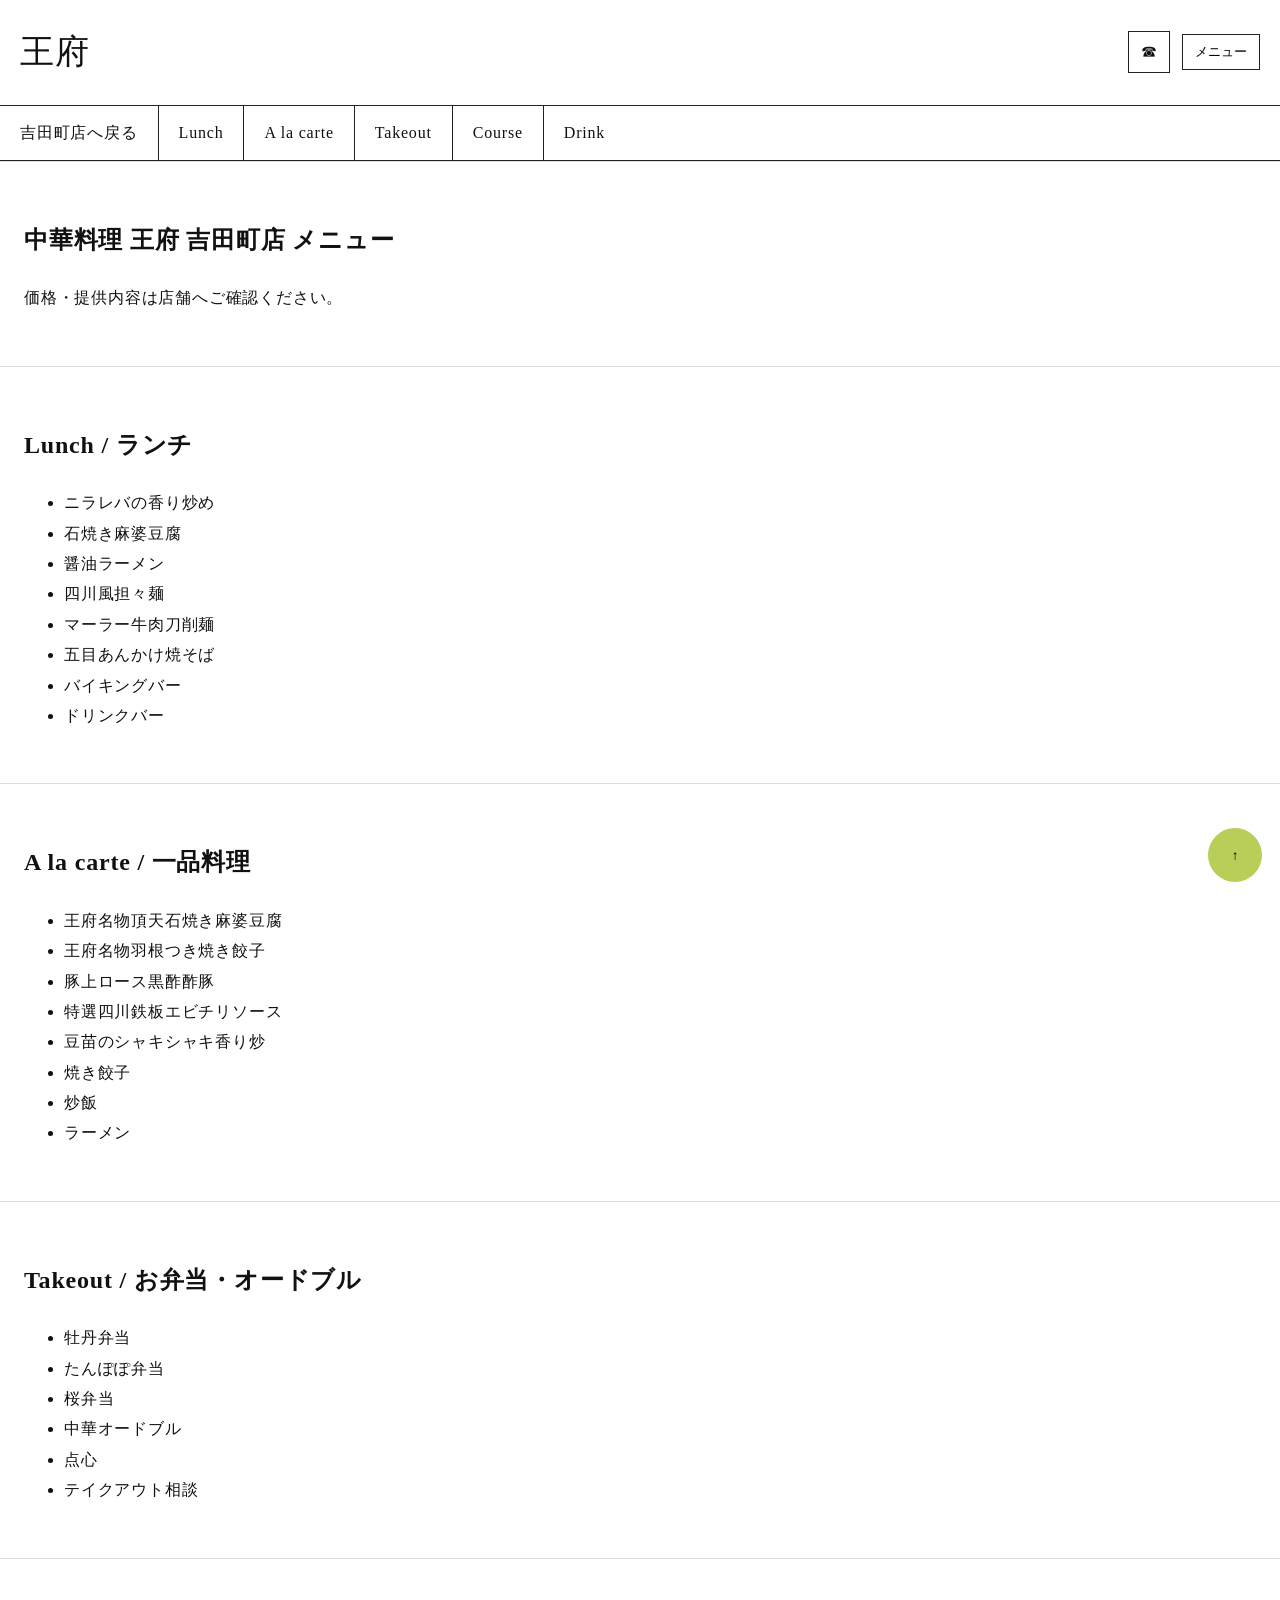
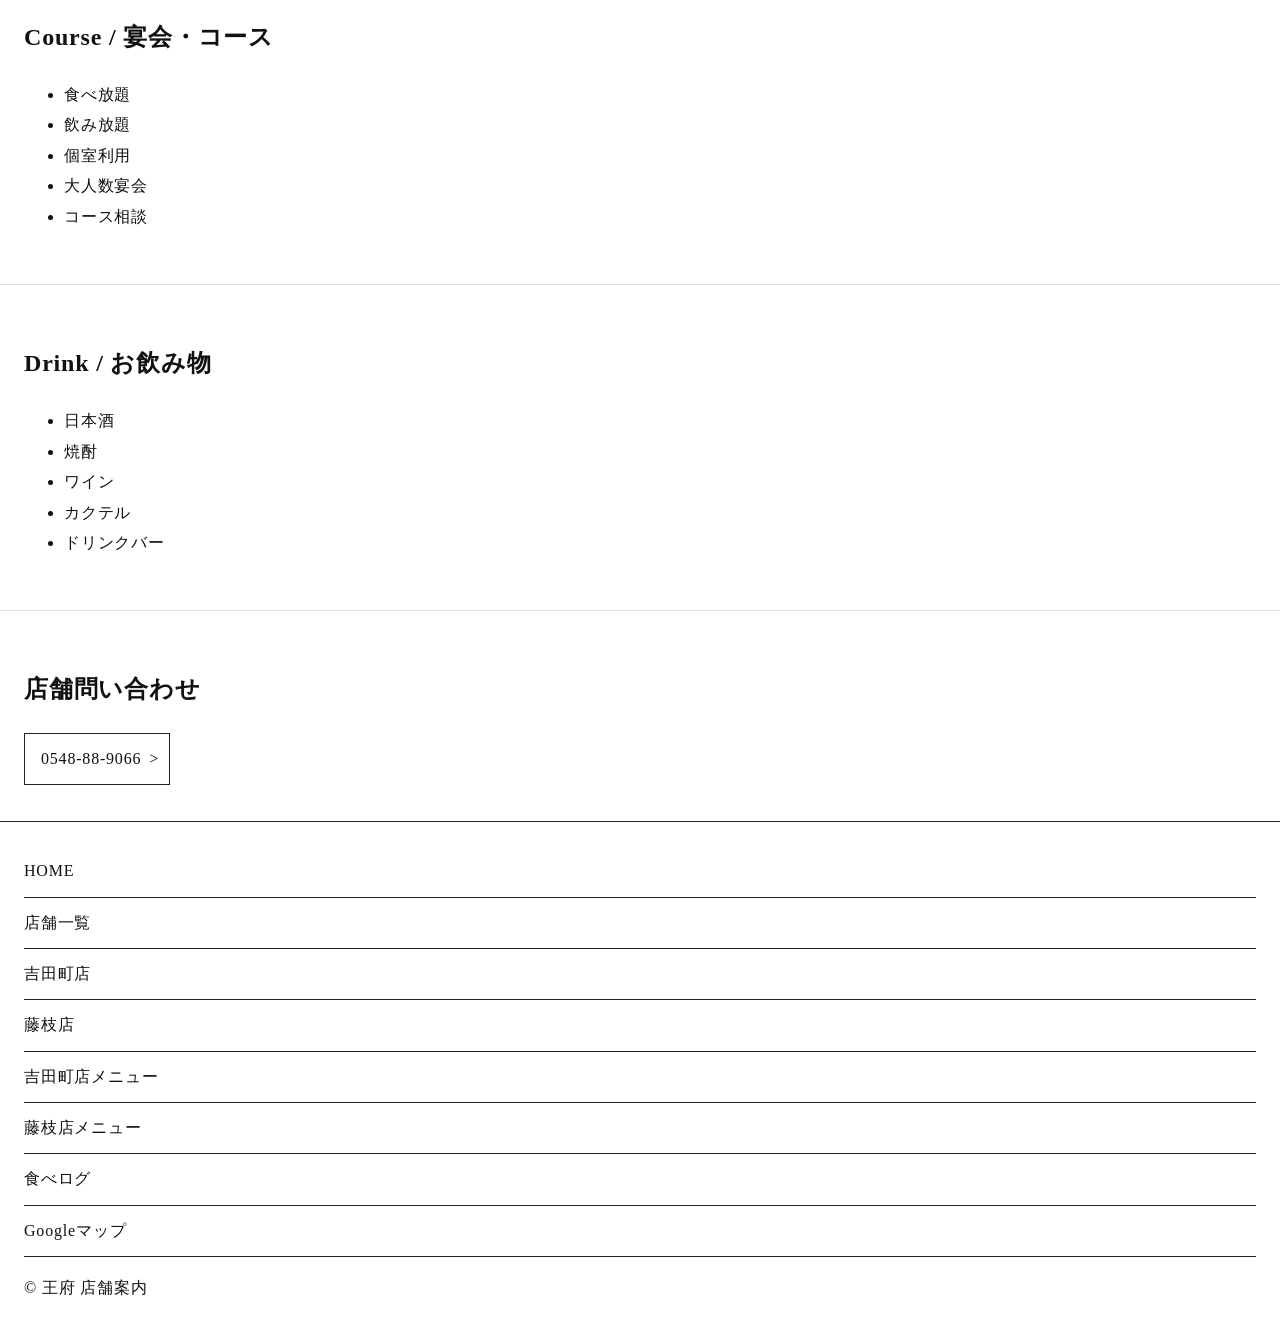
==== menus-yoshida.html @ 281904df "Redesign site into per-store guide pages" ====
<!doctype html><html lang="ja"><head><meta charset="UTF-8"/><meta name="viewport" content="width=device-width, initial-scale=1"/><title>メニュー｜中華料理 王府 吉田町店</title><meta name="description" content="中華料理 王府 吉田町店のメニュー案内。ランチ、一品料理、お弁当・オードブル、宴会・コース、お飲み物など。"/><link rel="stylesheet" href="styles.css"/></head><body><header class="site-header"><a class="brand" href="index.html">王府</a><div class="header-actions"><a class="icon-phone" href="tel:0548889066">☎</a><button id="menu-toggle" class="menu-toggle" aria-controls="global-nav" aria-expanded="false">メニュー</button></div></header><nav id="global-nav" class="global-nav"><a href="stores-yoshida.html">吉田町店へ戻る</a><a href="#lunch">Lunch</a><a href="#alacarte">A la carte</a><a href="#takeout">Takeout</a><a href="#course">Course</a><a href="#drink">Drink</a></nav><main><section class="section"><h1>中華料理 王府 吉田町店 メニュー</h1><p>価格・提供内容は店舗へご確認ください。</p></section><section class="section" id="lunch"><h2>Lunch / ランチ</h2><ul><li>ニラレバの香り炒め</li><li>石焼き麻婆豆腐</li><li>醤油ラーメン</li><li>四川風担々麺</li><li>マーラー牛肉刀削麺</li><li>五目あんかけ焼そば</li><li>バイキングバー</li><li>ドリンクバー</li></ul></section><section class="section" id="alacarte"><h2>A la carte / 一品料理</h2><ul><li>王府名物頂天石焼き麻婆豆腐</li><li>王府名物羽根つき焼き餃子</li><li>豚上ロース黒酢酢豚</li><li>特選四川鉄板エビチリソース</li><li>豆苗のシャキシャキ香り炒</li><li>焼き餃子</li><li>炒飯</li><li>ラーメン</li></ul></section><section class="section" id="takeout"><h2>Takeout / お弁当・オードブル</h2><ul><li>牡丹弁当</li><li>たんぽぽ弁当</li><li>桜弁当</li><li>中華オードブル</li><li>点心</li><li>テイクアウト相談</li></ul></section><section class="section" id="course"><h2>Course / 宴会・コース</h2><ul><li>食べ放題</li><li>飲み放題</li><li>個室利用</li><li>大人数宴会</li><li>コース相談</li></ul></section><section class="section" id="drink"><h2>Drink / お飲み物</h2><ul><li>日本酒</li><li>焼酎</li><li>ワイン</li><li>カクテル</li><li>ドリンクバー</li></ul></section><section class="section"><h2>店舗問い合わせ</h2><a class="btn" href="tel:0548889066">0548-88-9066</a></section></main><footer class="site-footer"><div class="footer-links"><a href="index.html">HOME</a><a href="index.html#stores">店舗一覧</a><a href="stores-yoshida.html">吉田町店</a><a href="stores-fujieda.html">藤枝店</a><a href="menus-yoshida.html">吉田町店メニュー</a><a href="menus-fujieda.html">藤枝店メニュー</a><a href="https://tabelog.com/shizuoka/A2203/A220302/22033511/" target="_blank">食べログ</a><a href="https://maps.google.com" target="_blank">Googleマップ</a></div><p>© 王府 店舗案内</p></footer><button id="back-to-top" class="back-to-top" type="button">↑</button><script src="script.js" defer></script></body></html>
---- styles.css ----
:root{--black:#111;--white:#fff;--line:#222;--green:#b7cf58}
*{box-sizing:border-box}html,body{margin:0;padding:0}body{font-family:"Yu Mincho","Hiragino Mincho ProN",serif;color:var(--black);background:var(--white);line-height:1.9;letter-spacing:.05em}a{color:inherit;text-decoration:none}
.site-header{display:flex;justify-content:space-between;align-items:center;padding:20px;border-bottom:1px solid var(--line)}.brand{font-size:34px}.header-actions{display:flex;gap:12px;align-items:center}.icon-phone{border:1px solid var(--line);width:42px;height:42px;display:flex;align-items:center;justify-content:center}.menu-toggle{border:1px solid var(--line);background:#fff;padding:8px 12px}
.global-nav{display:none;border-bottom:1px solid var(--line)}.global-nav.is-open{display:block}.global-nav a{display:block;padding:12px 20px;border-top:1px solid var(--line)}
.hero{padding:24px}.photo-tile{height:42vh;min-height:250px;border:1px solid var(--line);background:linear-gradient(145deg,#f8f8f8,#e8e8e8)}.hero-copy h1{font-size:32px;font-weight:500}.eyebrow{font-size:16px}.button-row{display:flex;gap:12px;flex-wrap:wrap}.btn{display:inline-block;border:1px solid var(--line);padding:10px 16px;position:relative;padding-right:28px}.btn::after{content:">";position:absolute;right:10px}
.section{padding:36px 24px;border-top:1px solid #ddd}.card-grid{display:grid;gap:16px}.store-card{border:1px solid var(--line);padding:18px}.menu-grid{display:grid;gap:16px}.menu-tile{background:#111;color:#fff;padding:22px;border:1px solid #111}.text-link{text-decoration:underline;text-underline-offset:3px}.note{font-size:13px}
.site-footer{padding:24px;border-top:1px solid var(--line)}.footer-links{display:grid}.footer-links a{border-bottom:1px solid var(--line);padding:10px 0}
.back-to-top{position:fixed;right:18px;bottom:18px;width:54px;height:54px;border:none;border-radius:50%;background:var(--green)}
@media(min-width:900px){.global-nav{display:flex !important}.global-nav a{border-top:none;border-right:1px solid var(--line)}.global-nav a:last-child{border-right:none}.card-grid{grid-template-columns:1fr 1fr}.menu-grid{grid-template-columns:1fr 1fr}}
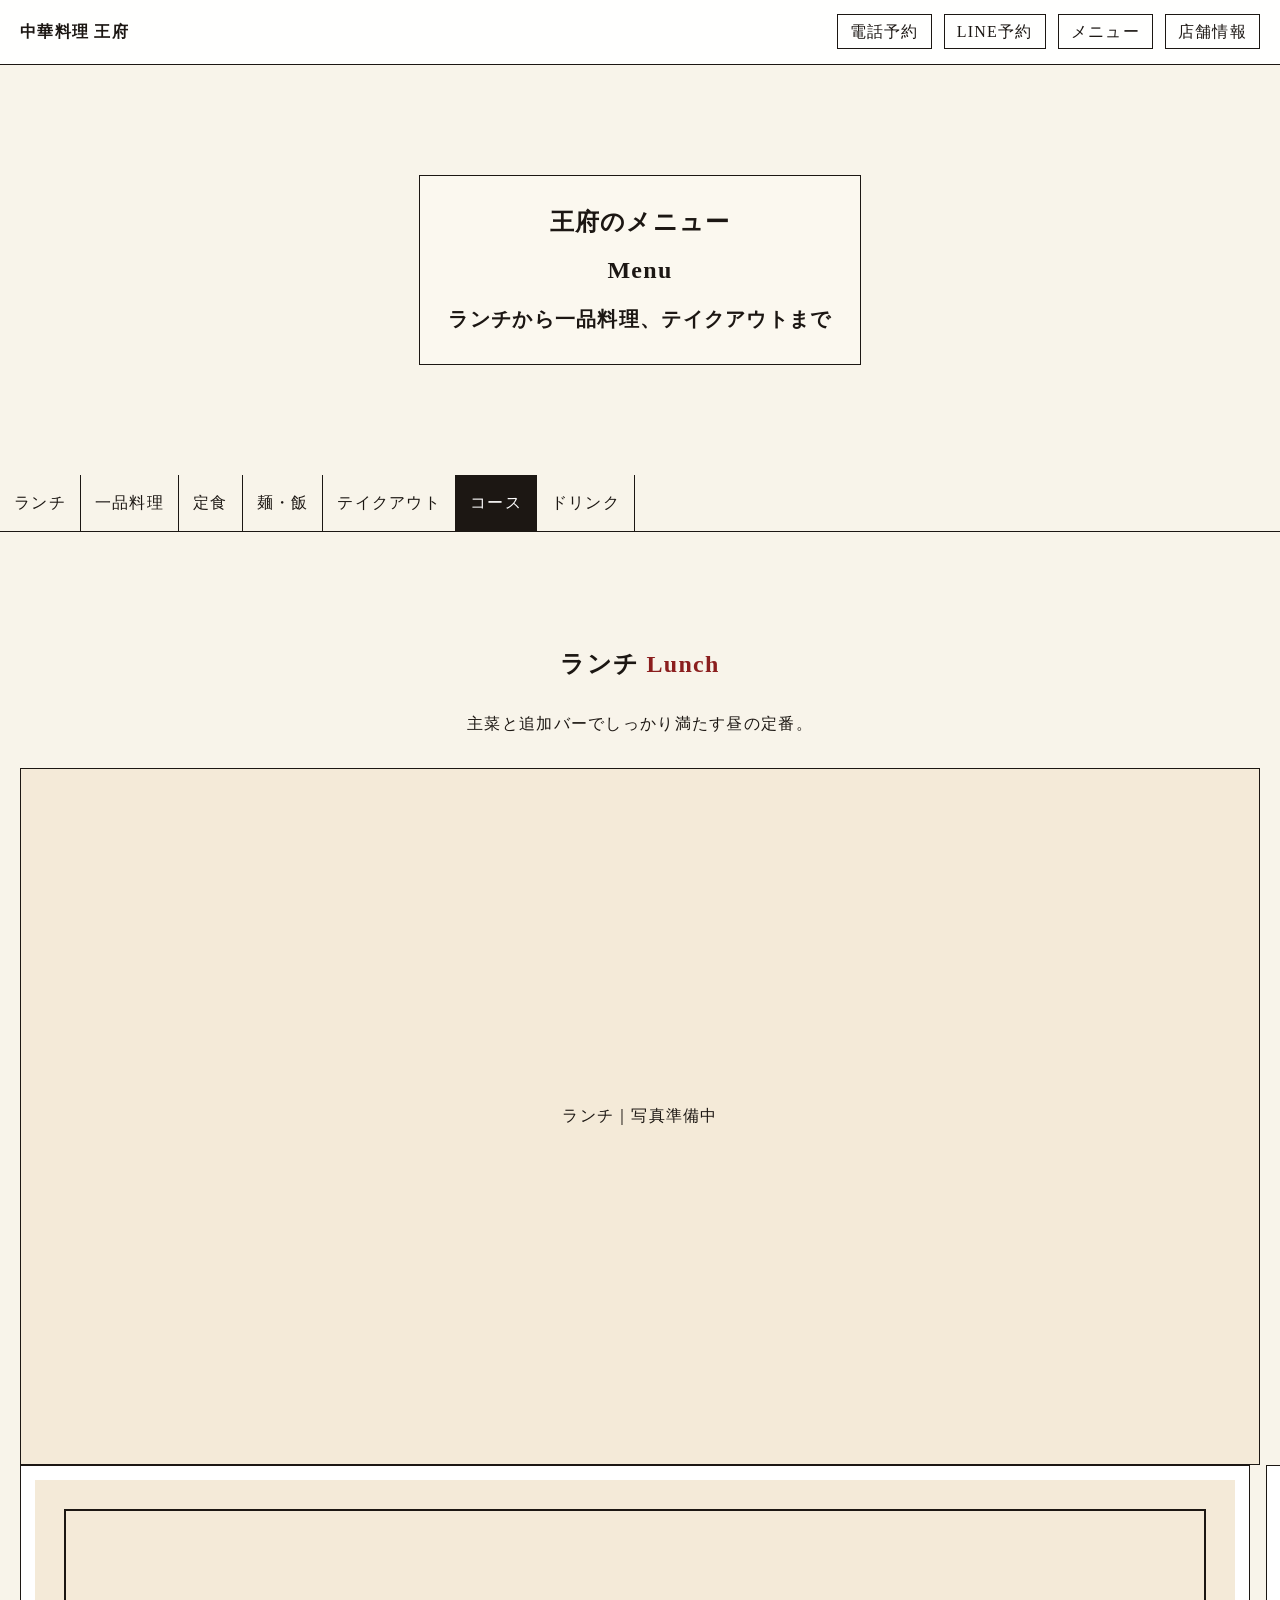
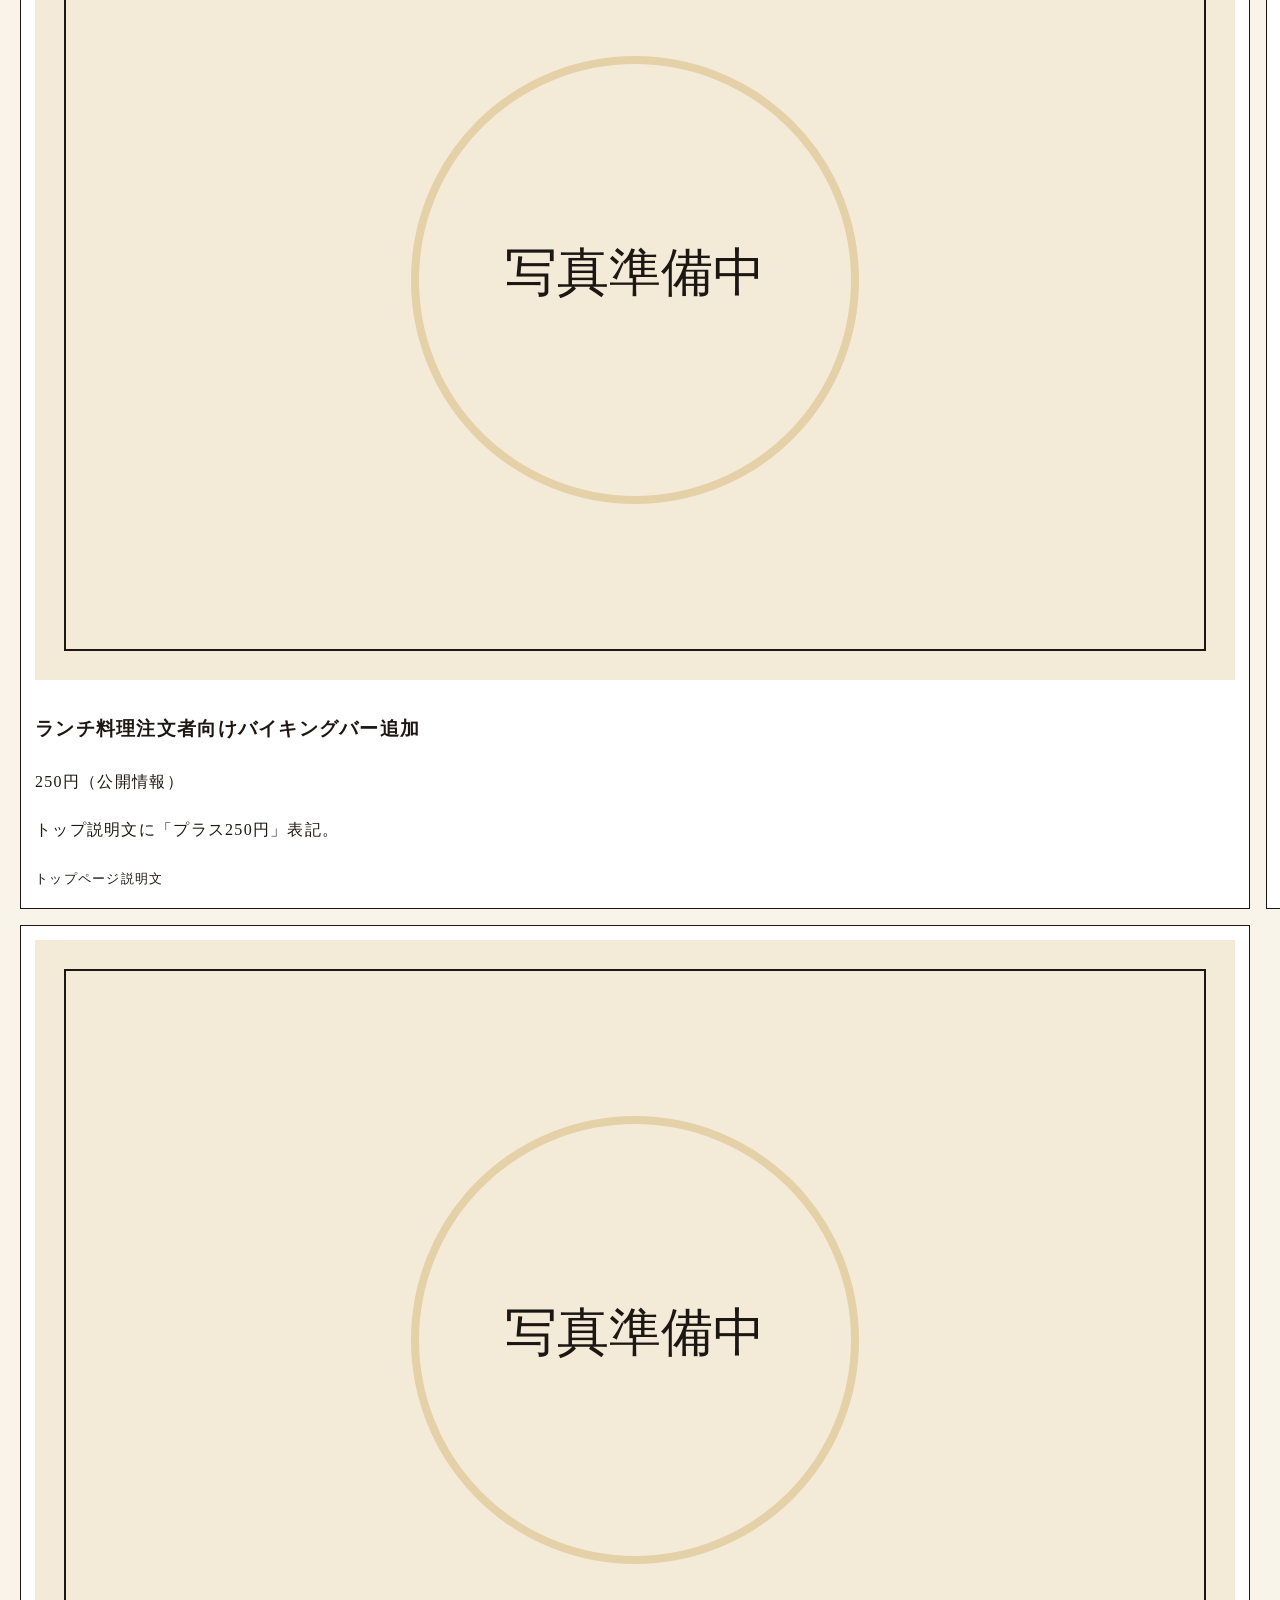
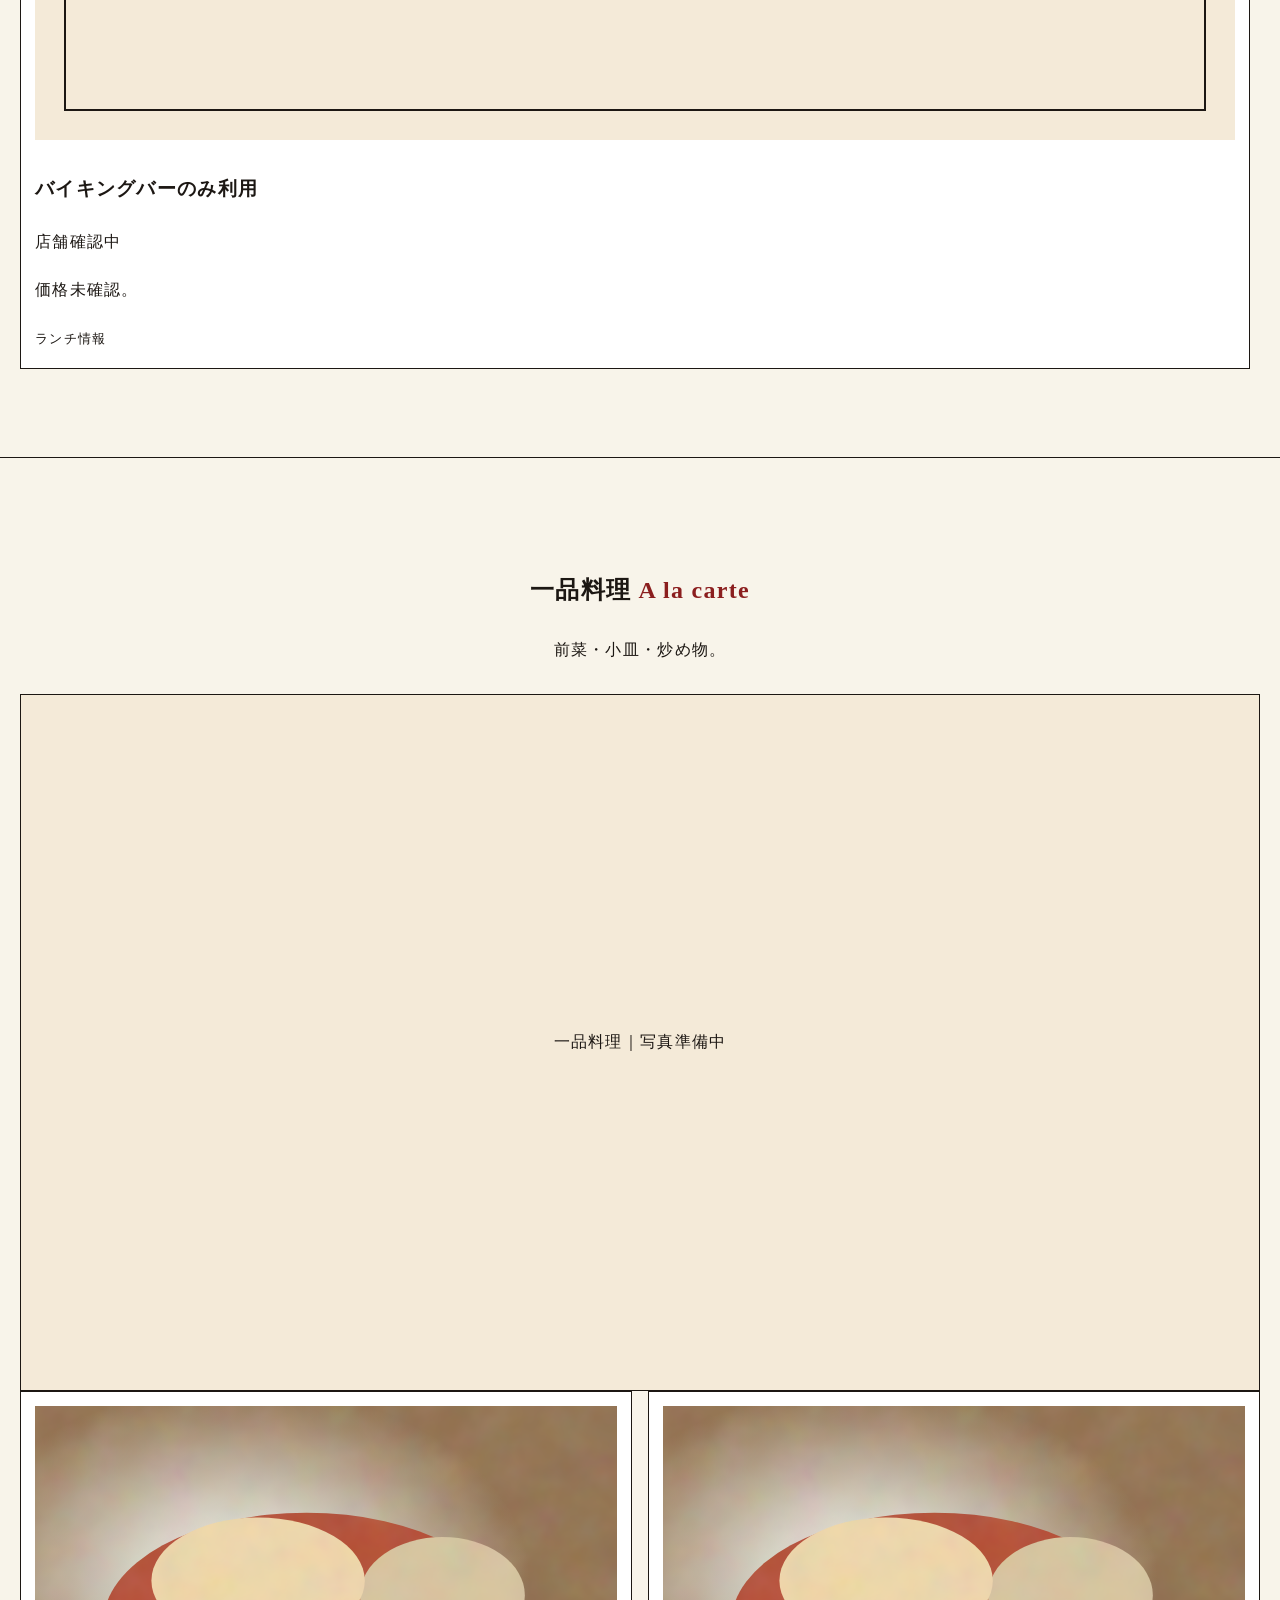
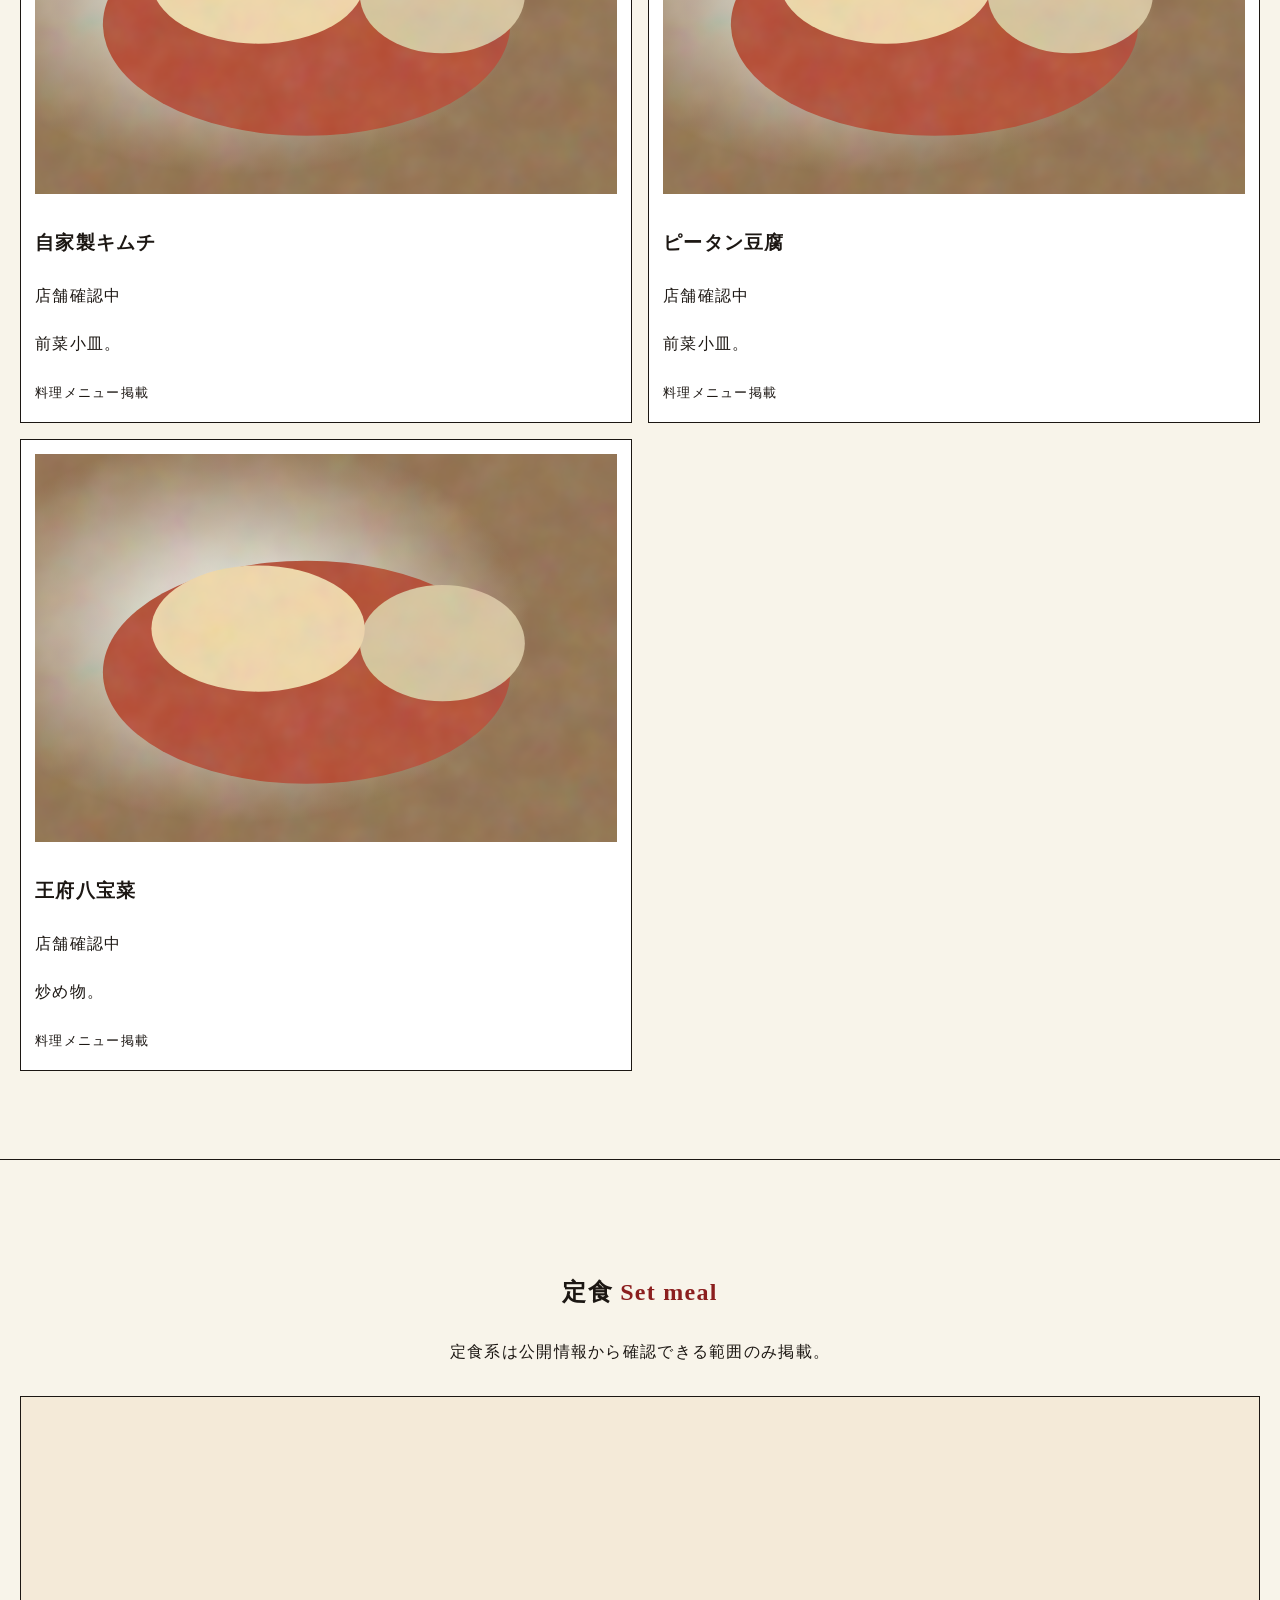
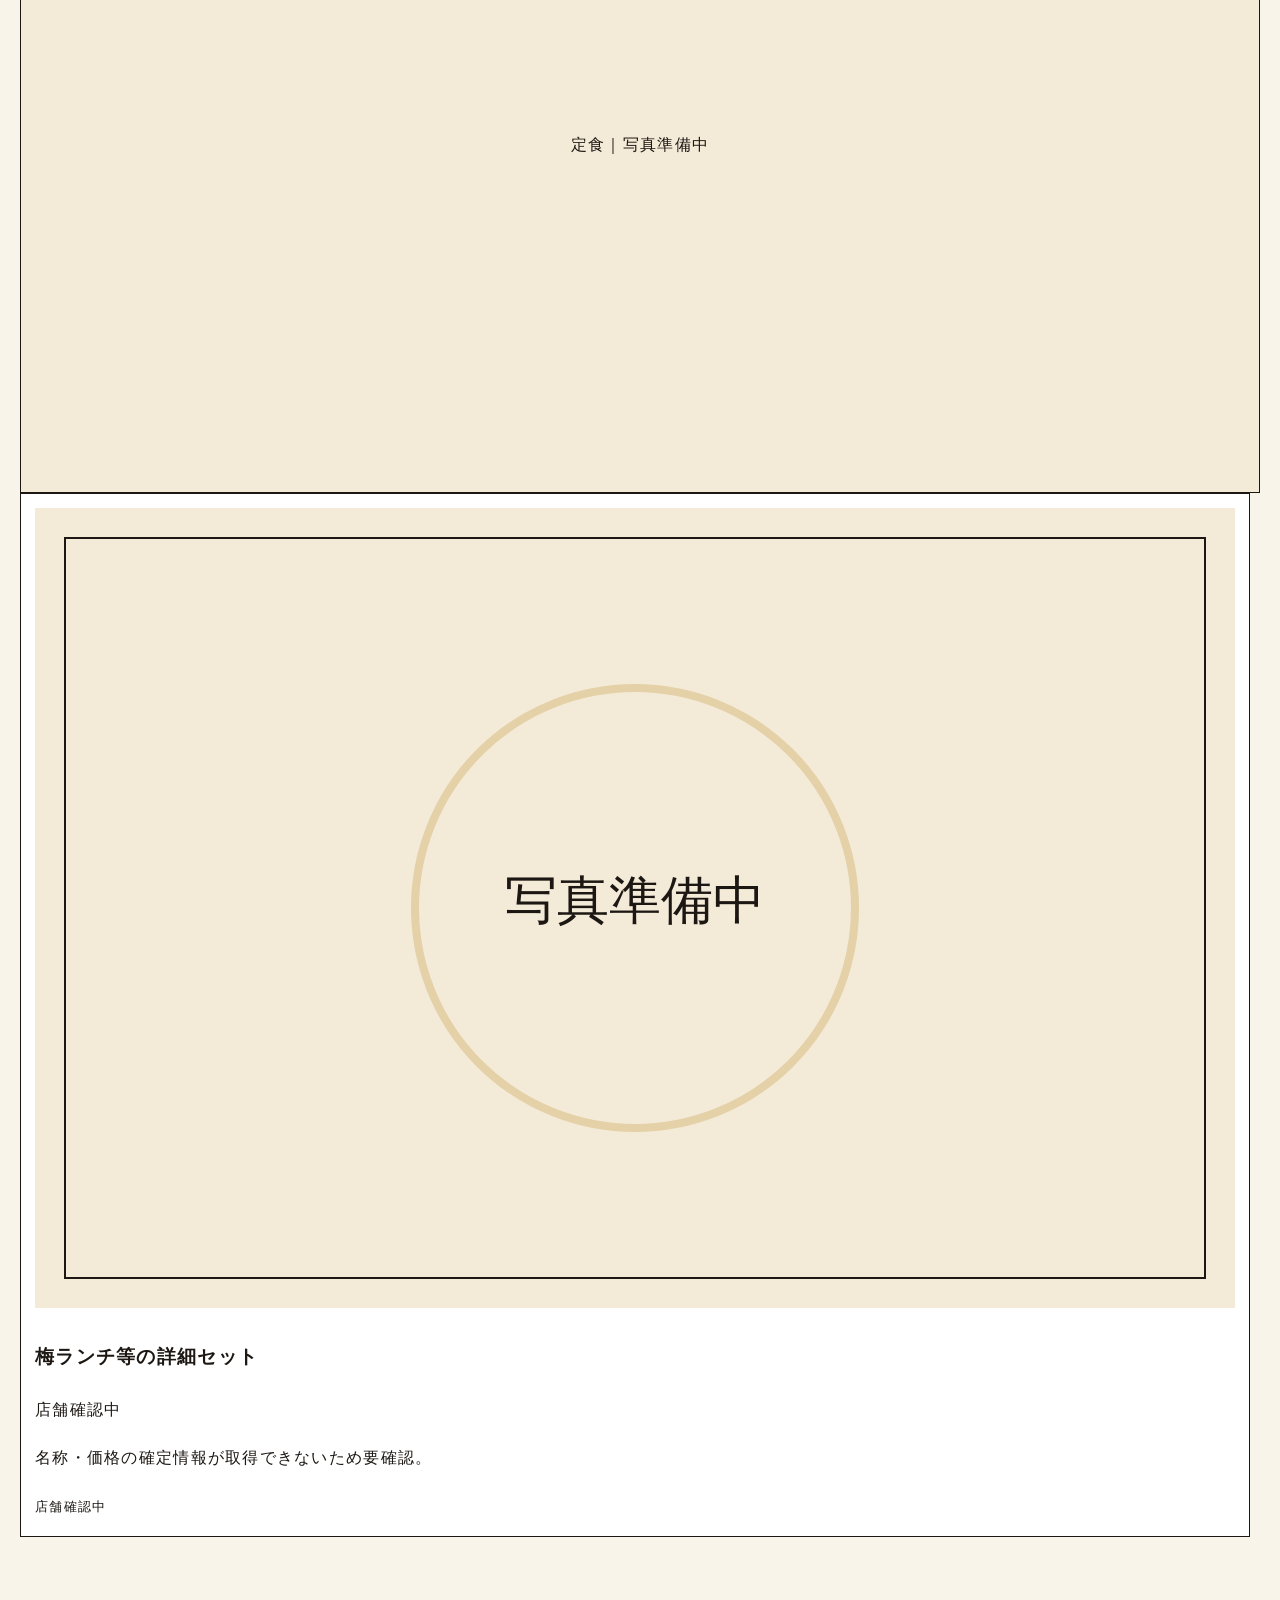
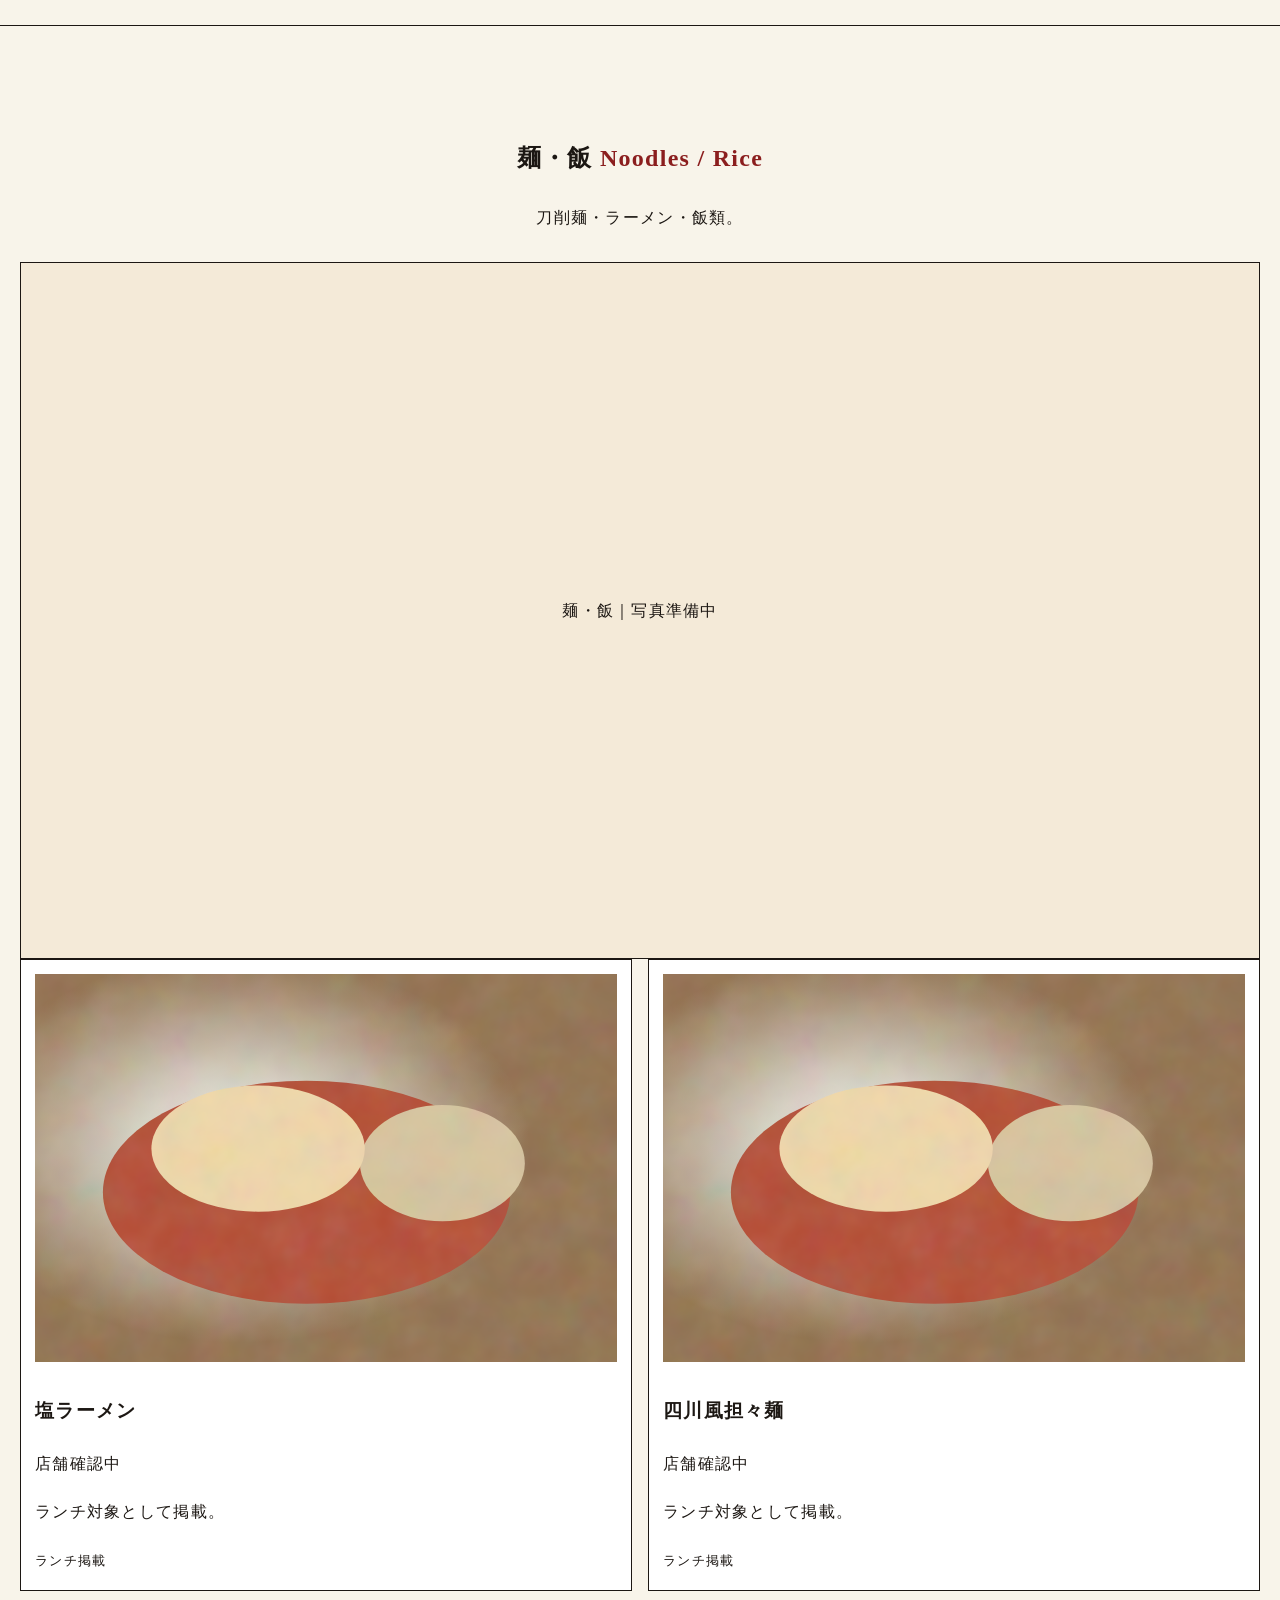
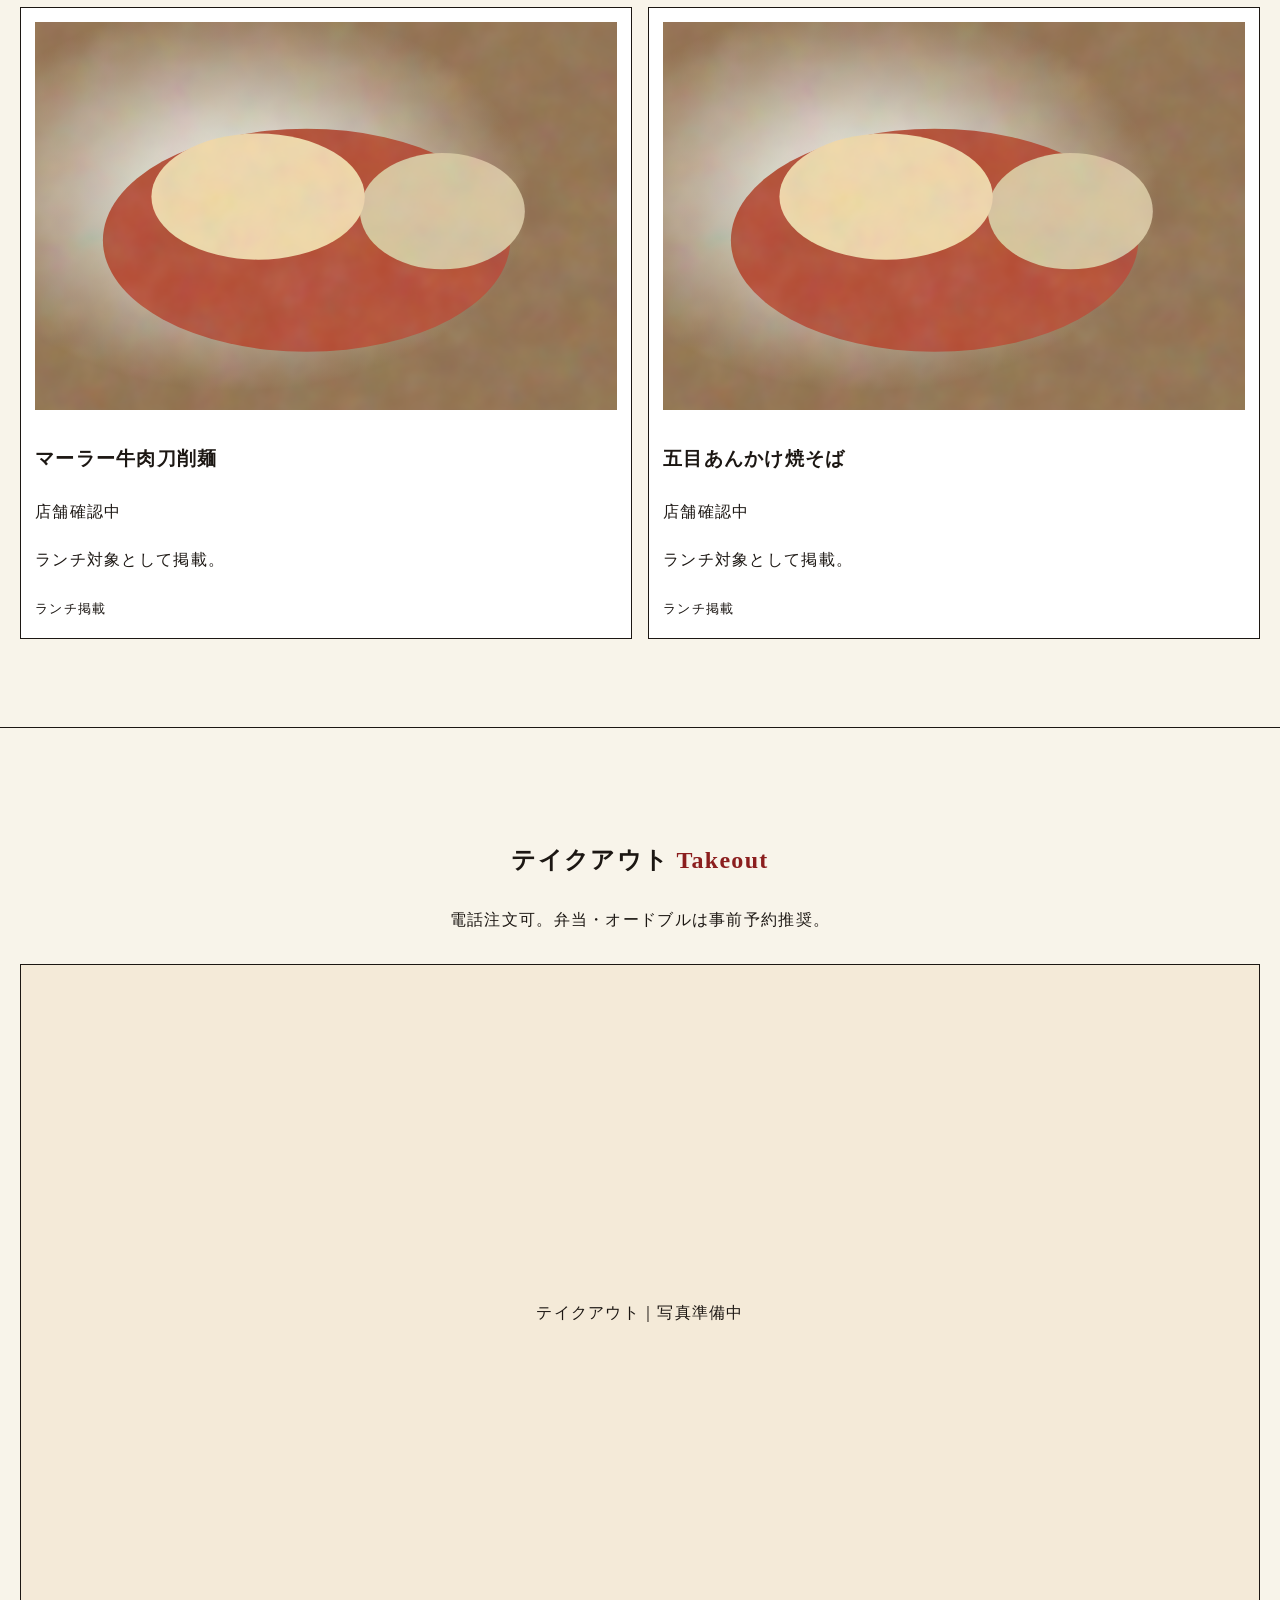
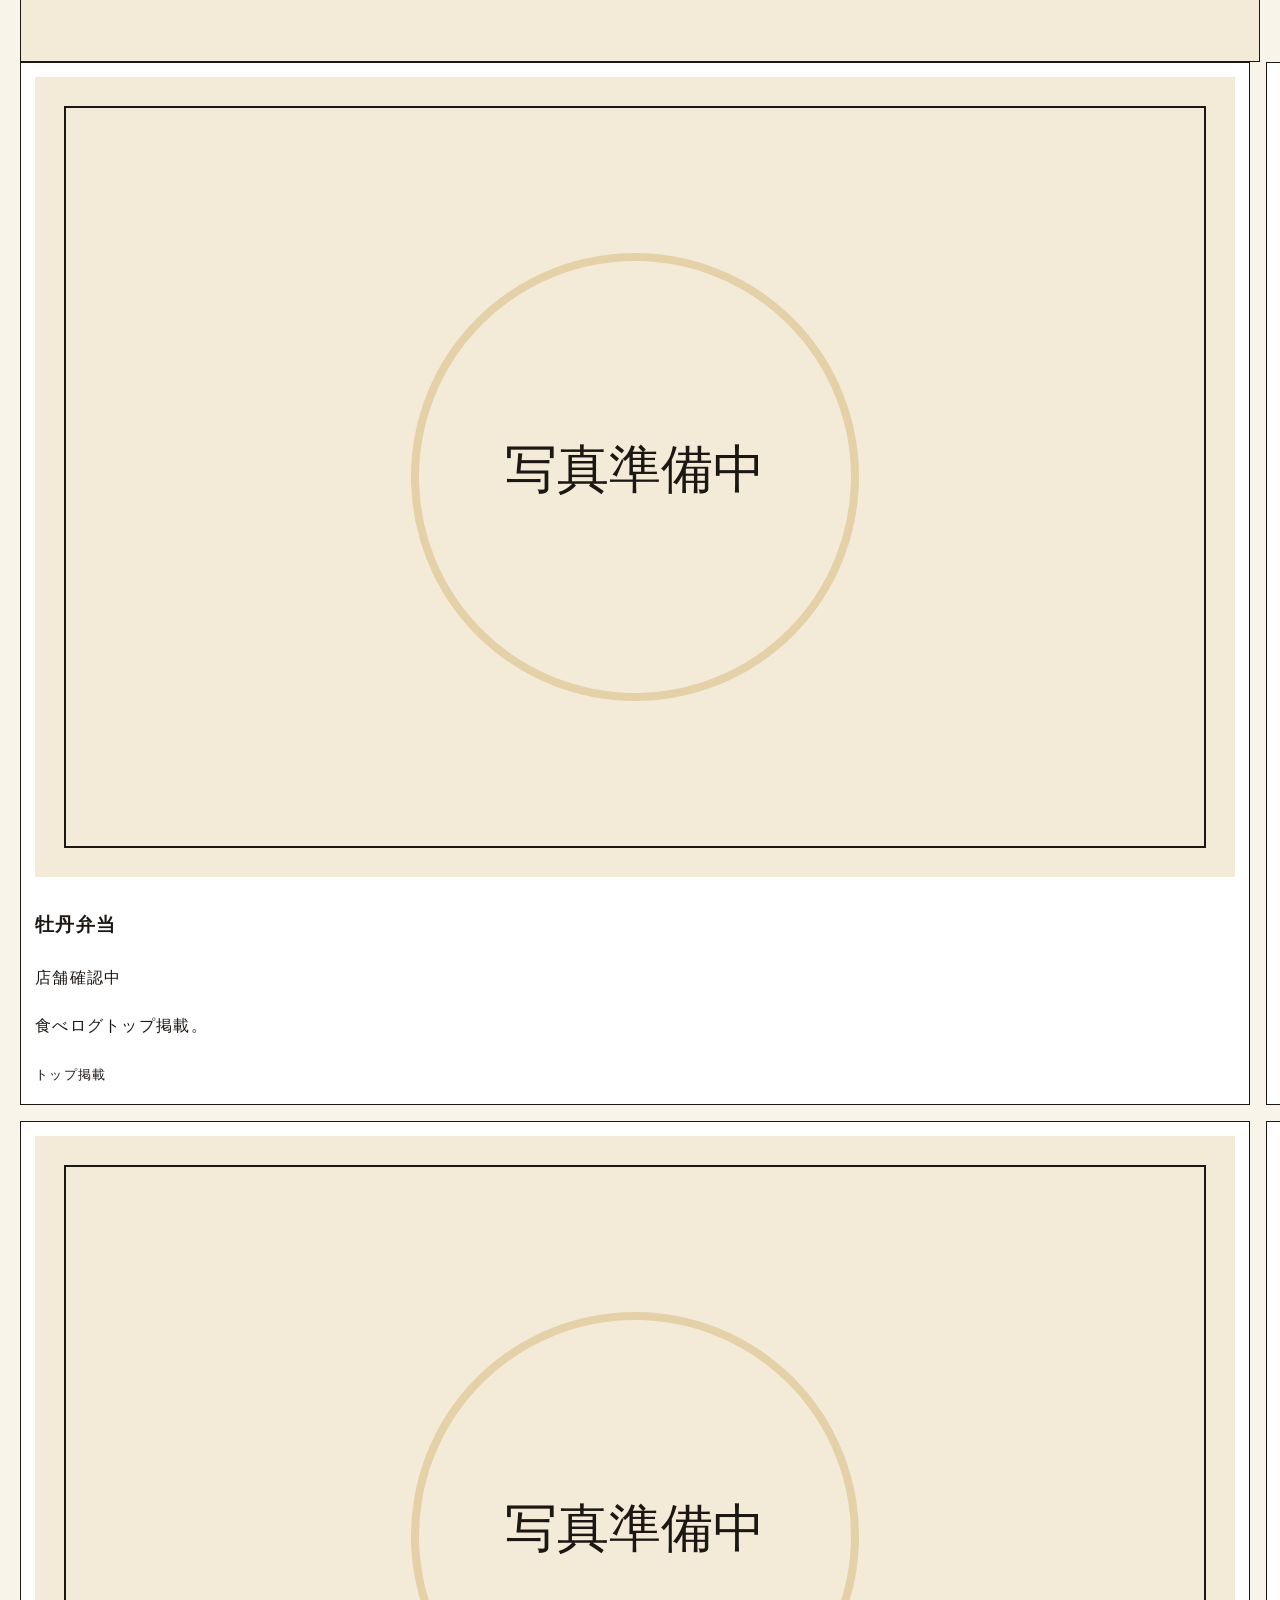
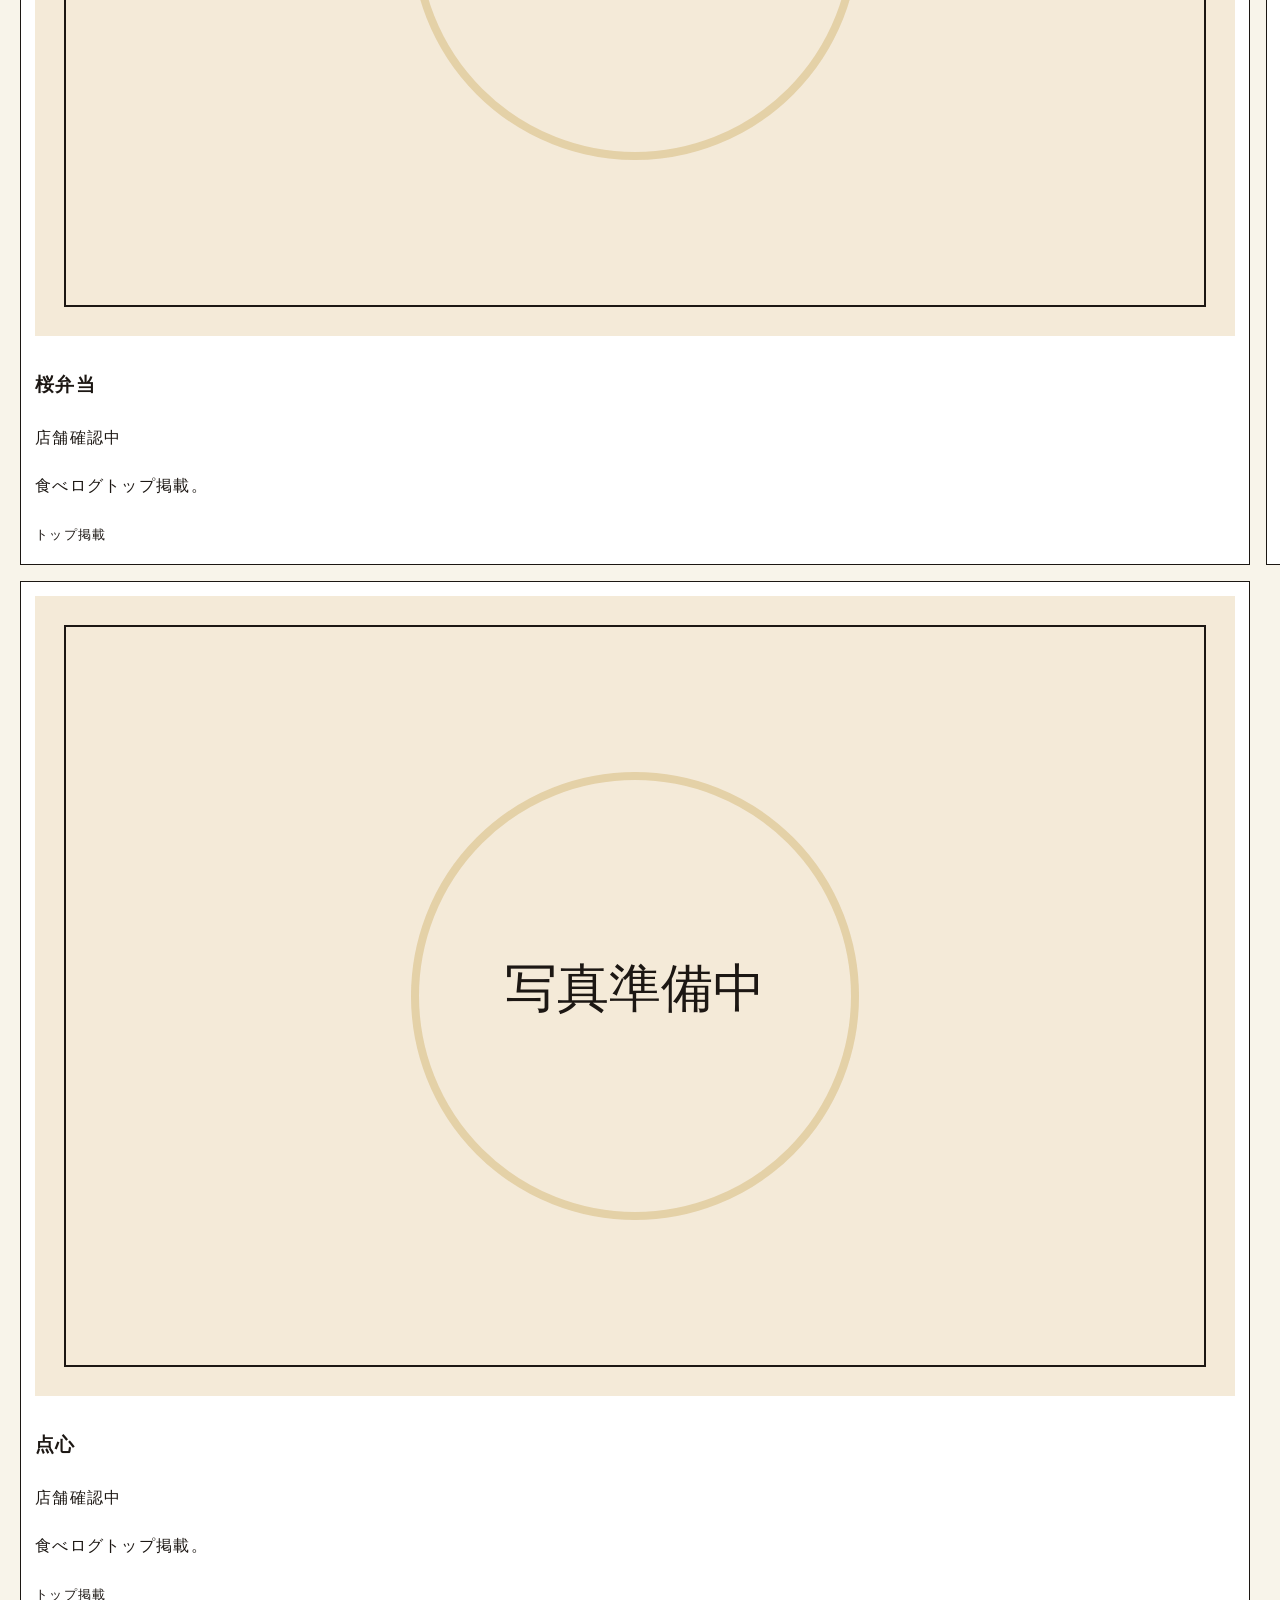
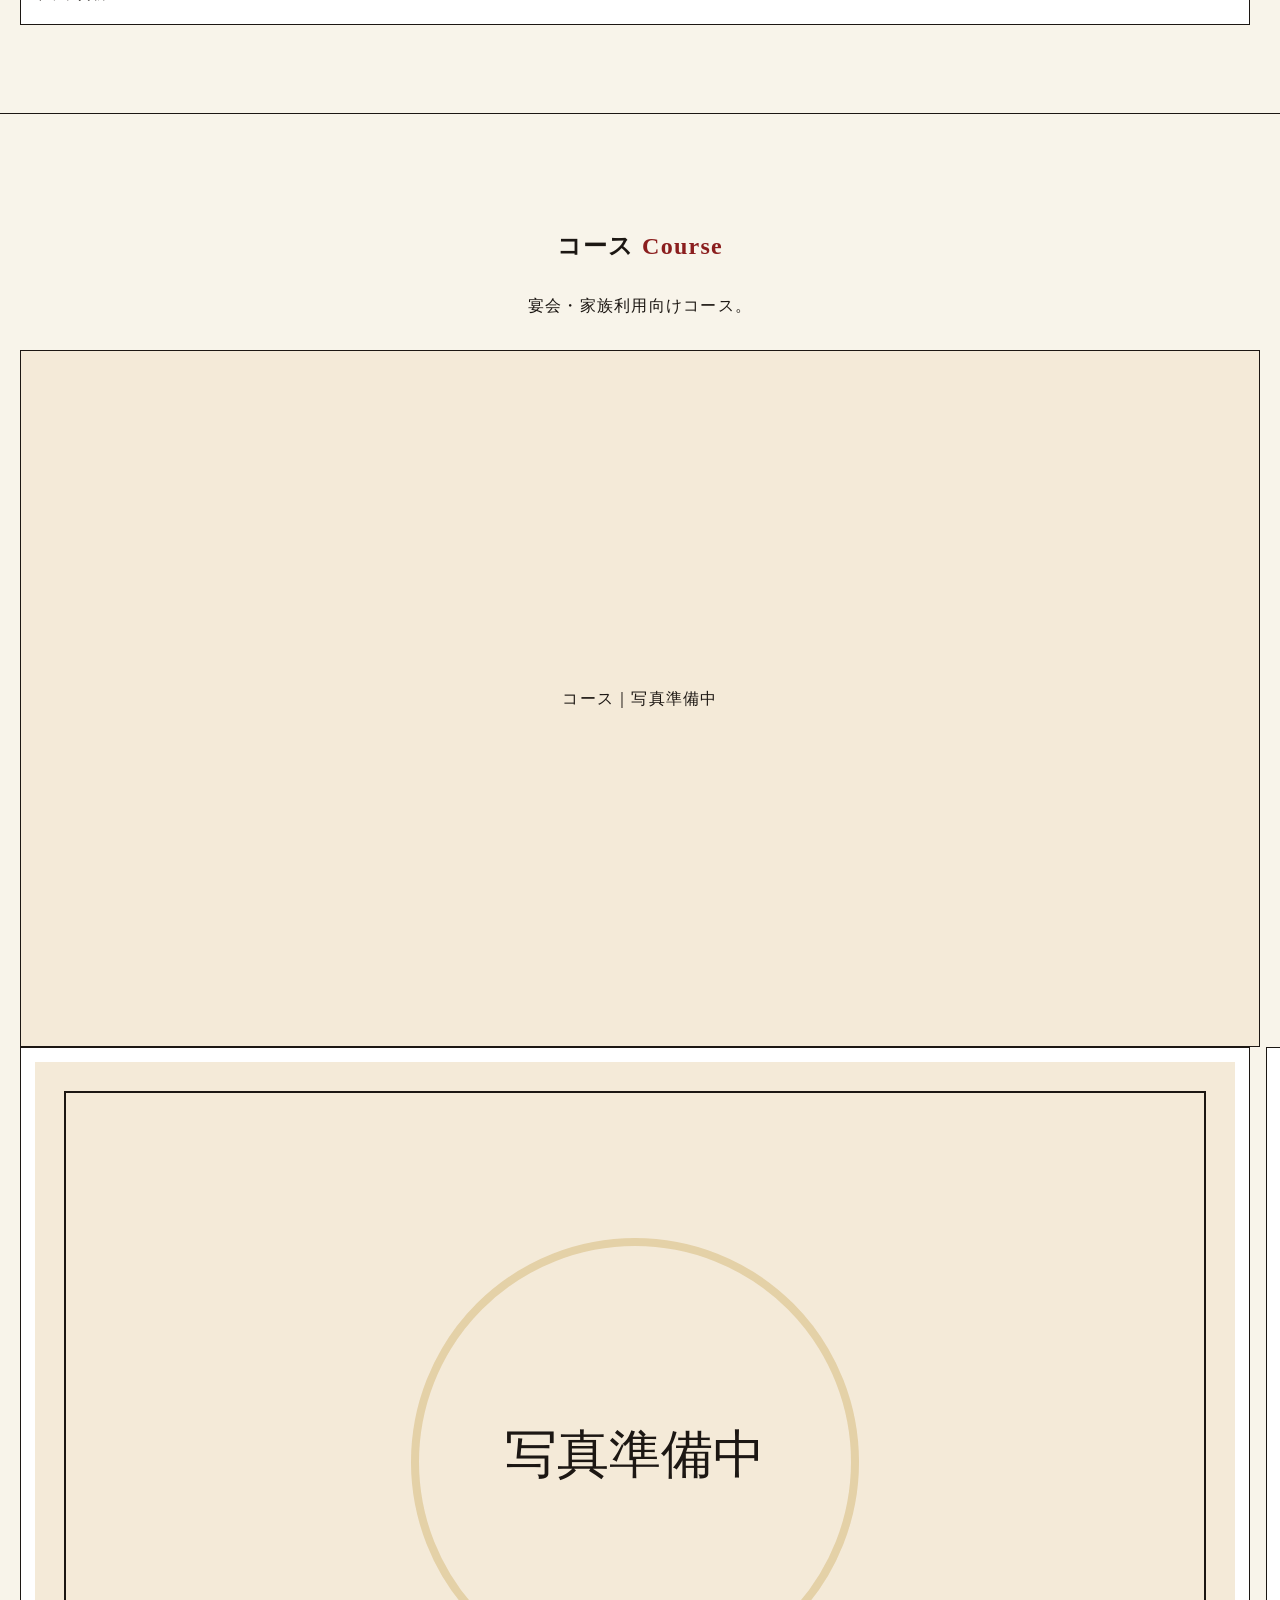
==== commit 4834bd49: "Add Yoshida-only menu detail page with sourced menu data and category links" ====
--- a/menus-yoshida.html
+++ b/menus-yoshida.html
@@ -1 +1,14 @@
-<!doctype html><html lang="ja"><head><meta charset="UTF-8"/><meta name="viewport" content="width=device-width, initial-scale=1"/><title>メニュー｜中華料理 王府 吉田町店</title><meta name="description" content="中華料理 王府 吉田町店のメニュー案内。ランチ、一品料理、お弁当・オードブル、宴会・コース、お飲み物など。"/><link rel="stylesheet" href="styles.css"/></head><body><header class="site-header"><a class="brand" href="index.html">王府</a><div class="header-actions"><a class="icon-phone" href="tel:0548889066">☎</a><button id="menu-toggle" class="menu-toggle" aria-controls="global-nav" aria-expanded="false">メニュー</button></div></header><nav id="global-nav" class="global-nav"><a href="stores-yoshida.html">吉田町店へ戻る</a><a href="#lunch">Lunch</a><a href="#alacarte">A la carte</a><a href="#takeout">Takeout</a><a href="#course">Course</a><a href="#drink">Drink</a></nav><main><section class="section"><h1>中華料理 王府 吉田町店 メニュー</h1><p>価格・提供内容は店舗へご確認ください。</p></section><section class="section" id="lunch"><h2>Lunch / ランチ</h2><ul><li>ニラレバの香り炒め</li><li>石焼き麻婆豆腐</li><li>醤油ラーメン</li><li>四川風担々麺</li><li>マーラー牛肉刀削麺</li><li>五目あんかけ焼そば</li><li>バイキングバー</li><li>ドリンクバー</li></ul></section><section class="section" id="alacarte"><h2>A la carte / 一品料理</h2><ul><li>王府名物頂天石焼き麻婆豆腐</li><li>王府名物羽根つき焼き餃子</li><li>豚上ロース黒酢酢豚</li><li>特選四川鉄板エビチリソース</li><li>豆苗のシャキシャキ香り炒</li><li>焼き餃子</li><li>炒飯</li><li>ラーメン</li></ul></section><section class="section" id="takeout"><h2>Takeout / お弁当・オードブル</h2><ul><li>牡丹弁当</li><li>たんぽぽ弁当</li><li>桜弁当</li><li>中華オードブル</li><li>点心</li><li>テイクアウト相談</li></ul></section><section class="section" id="course"><h2>Course / 宴会・コース</h2><ul><li>食べ放題</li><li>飲み放題</li><li>個室利用</li><li>大人数宴会</li><li>コース相談</li></ul></section><section class="section" id="drink"><h2>Drink / お飲み物</h2><ul><li>日本酒</li><li>焼酎</li><li>ワイン</li><li>カクテル</li><li>ドリンクバー</li></ul></section><section class="section"><h2>店舗問い合わせ</h2><a class="btn" href="tel:0548889066">0548-88-9066</a></section></main><footer class="site-footer"><div class="footer-links"><a href="index.html">HOME</a><a href="index.html#stores">店舗一覧</a><a href="stores-yoshida.html">吉田町店</a><a href="stores-fujieda.html">藤枝店</a><a href="menus-yoshida.html">吉田町店メニュー</a><a href="menus-fujieda.html">藤枝店メニュー</a><a href="https://tabelog.com/shizuoka/A2203/A220302/22033511/" target="_blank">食べログ</a><a href="https://maps.google.com" target="_blank">Googleマップ</a></div><p>© 王府 店舗案内</p></footer><button id="back-to-top" class="back-to-top" type="button">↑</button><script src="script.js" defer></script></body></html>
+<!doctype html><html lang='ja'><head><meta charset='UTF-8'><meta name='viewport' content='width=device-width,initial-scale=1'><title>中華料理 王府 メニュー｜吉田町の中華料理・刀削麺</title><meta name='description' content='静岡県榛原郡吉田町の中華料理 王府のメニュー案内。ランチ、一品料理、刀削麺、テイクアウト、コース、ドリンクをご確認いただけます。'><link rel='canonical' href='./menus-yoshida.html'><link rel='stylesheet' href='./styles.css'><style>body{background:#f8f4ea;color:#1c1713}.ym-header{position:sticky;top:0;background:rgba(255,255,255,.95);border-bottom:1px solid #1c1713;padding:16px 20px;z-index:99}.ymh{display:flex;justify-content:space-between;align-items:center}.ym-nav a{margin-left:12px;border:1px solid #1c1713;padding:8px 12px}.hero2{padding:90px 20px;text-align:center;position:relative}.hero2:before{content:'Menu';position:absolute;inset:0;display:flex;align-items:center;justify-content:center;font:120px Georgia;color:rgba(199,162,74,.10)}.hero2 h1{position:relative;display:inline-block;border:1px solid #1c1713;padding:22px 28px;background:#fbf8ef}.tabs{position:sticky;top:71px;background:#f8f4ea;border-bottom:1px solid #1c1713;display:flex;overflow:auto}.tabs a{white-space:nowrap;padding:12px 14px;border-right:1px solid #1c1713}.tabs a.active{background:#1c1713;color:#fff}.section{padding:88px 20px;border-bottom:1px solid #1c1713}.sec-title{text-align:center}.lead{max-width:850px;margin:0 auto 28px;text-align:center}.items{display:grid;grid-template-columns:1fr;gap:16px}.item{background:#fff;border:1px solid #1c1713;padding:14px}.ph{width:100%;aspect-ratio:16/9;border:1px solid #1c1713;background:#f4ead8;display:flex;align-items:center;justify-content:center}.fixed-cta{position:fixed;bottom:12px;left:12px;right:12px;display:flex;gap:8px}.fixed-cta a{flex:1;background:#fff;border:1px solid #1c1713;padding:11px;text-align:center}@media(min-width:900px){.items{grid-template-columns:repeat(2,1fr)}.fixed-cta{display:none}}</style></head><body>
+<header class='ym-header'><div class='ymh'><strong>中華料理 王府</strong><nav class='ym-nav'><a href='tel:0548889066'>電話予約</a><a href='#'>LINE予約</a><a href='./menus-yoshida.html'>メニュー</a><a href='./index.html#access'>店舗情報</a></nav></div></header>
+<section class='hero2'><h1>王府のメニュー<br>Menu<br><small>ランチから一品料理、テイクアウトまで</small></h1></section>
+<nav class='tabs' id='tabs'></nav><main id='menu-root'></main>
+<section class='section'><h2 class='sec-title'>ご予約・お問い合わせ</h2><p style='text-align:center'><a class='button-outline' href='tel:0548889066'>電話で確認する</a> <a class='button-outline' href='#'>LINEで問い合わせる</a> <a class='button-outline' href='./index.html#access'>店舗情報へ</a> <a class='button-outline' href='#top'>上へ戻る</a></p></section>
+<footer class='footer'><p>中華料理 王府 / 0548-88-9066 / 静岡県榛原郡吉田町神戸63-1</p></footer>
+<div class='fixed-cta'><a href='tel:0548889066'>電話</a><a href='#'>LINE</a></div>
+<script src='./menu-data.js'></script><script>
+const root=document.getElementById('menu-root'),tabs=document.getElementById('tabs');
+MENU_YOSHIDA.categories.filter(c=>c.id!=='popular').forEach(c=>{const t=document.createElement('a');t.href='#'+c.id;t.textContent=c.labelJa;tabs.appendChild(t);const s=document.createElement('section');s.className='section';s.id=c.id;s.innerHTML=`<h2 class='sec-title'>${c.labelJa} <span style='font-family:Georgia;color:#8b1e1e'>${c.labelEn}</span></h2><p class='lead'>${c.lead}</p><div class='ph'>${c.labelJa}｜写真準備中</div><div class='items'>${c.items.map(i=>`<article class='item'><img src='${i.image}' alt='${i.name}' onerror="this.style.display='none';this.nextElementSibling.style.display='flex'"><div class='ph' style='display:none'>写真準備中</div><h3>${i.name}</h3><p>${i.price}</p><p>${i.description}</p><small>${i.sourceNote}</small></article>`).join('')}</div>`;root.appendChild(s)});
+const links=[...tabs.querySelectorAll('a')];const io=new IntersectionObserver((es)=>{es.forEach(e=>{if(e.isIntersecting){links.forEach(l=>l.classList.toggle('active',l.getAttribute('href')==='#'+e.target.id));}})},{rootMargin:'-40% 0px -50% 0px'});document.querySelectorAll('main .section').forEach(s=>io.observe(s));
+</script>
+<script type='application/ld+json'>{"@context":"https://schema.org","@type":"Restaurant","name":"中華料理 王府","telephone":"0548-88-9066","address":"静岡県榛原郡吉田町神戸63-1","menu":"./menus-yoshida.html"}</script>
+</body></html>
--- a/styles.css
+++ b/styles.css
@@ -1,9 +1,106 @@
-:root{--black:#111;--white:#fff;--line:#222;--green:#b7cf58}
-*{box-sizing:border-box}html,body{margin:0;padding:0}body{font-family:"Yu Mincho","Hiragino Mincho ProN",serif;color:var(--black);background:var(--white);line-height:1.9;letter-spacing:.05em}a{color:inherit;text-decoration:none}
-.site-header{display:flex;justify-content:space-between;align-items:center;padding:20px;border-bottom:1px solid var(--line)}.brand{font-size:34px}.header-actions{display:flex;gap:12px;align-items:center}.icon-phone{border:1px solid var(--line);width:42px;height:42px;display:flex;align-items:center;justify-content:center}.menu-toggle{border:1px solid var(--line);background:#fff;padding:8px 12px}
-.global-nav{display:none;border-bottom:1px solid var(--line)}.global-nav.is-open{display:block}.global-nav a{display:block;padding:12px 20px;border-top:1px solid var(--line)}
-.hero{padding:24px}.photo-tile{height:42vh;min-height:250px;border:1px solid var(--line);background:linear-gradient(145deg,#f8f8f8,#e8e8e8)}.hero-copy h1{font-size:32px;font-weight:500}.eyebrow{font-size:16px}.button-row{display:flex;gap:12px;flex-wrap:wrap}.btn{display:inline-block;border:1px solid var(--line);padding:10px 16px;position:relative;padding-right:28px}.btn::after{content:">";position:absolute;right:10px}
-.section{padding:36px 24px;border-top:1px solid #ddd}.card-grid{display:grid;gap:16px}.store-card{border:1px solid var(--line);padding:18px}.menu-grid{display:grid;gap:16px}.menu-tile{background:#111;color:#fff;padding:22px;border:1px solid #111}.text-link{text-decoration:underline;text-underline-offset:3px}.note{font-size:13px}
-.site-footer{padding:24px;border-top:1px solid var(--line)}.footer-links{display:grid}.footer-links a{border-bottom:1px solid var(--line);padding:10px 0}
-.back-to-top{position:fixed;right:18px;bottom:18px;width:54px;height:54px;border:none;border-radius:50%;background:var(--green)}
-@media(min-width:900px){.global-nav{display:flex !important}.global-nav a{border-top:none;border-right:1px solid var(--line)}.global-nav a:last-child{border-right:none}.card-grid{grid-template-columns:1fr 1fr}.menu-grid{grid-template-columns:1fr 1fr}}
+:root {
+  --black: #111111;
+  --white: #ffffff;
+  --soft-white: #fafafa;
+  --line: #1a1a1a;
+  --muted: #555555;
+  --red-small: #9a1f1f;
+  --green: #b7cf58;
+}
+* { box-sizing: border-box; }
+html { scroll-behavior: smooth; }
+body {
+  margin: 0;
+  background: var(--white);
+  color: var(--black);
+  font-family: "Noto Serif JP", "Yu Mincho", "Hiragino Mincho ProN", serif;
+  line-height: 2;
+  letter-spacing: 0.08em;
+}
+a { color: inherit; text-decoration: none; }
+.sr-only { position: absolute; width: 1px; height: 1px; overflow: hidden; clip: rect(0,0,0,0); }
+.header { height: 180px; padding: 42px 24px 24px; display: flex; justify-content: space-between; align-items: flex-start; background: #fff; }
+.logo-kicker { color: var(--red-small); font-size: 14px; line-height: 1.5; letter-spacing: 0.12em; margin: 0 0 8px; }
+.logo-sub { margin: 0 0 12px; font-size: 14px; }
+.logo-main { margin: 0; font-size: 46px; font-weight: 700; letter-spacing: 0.16em; line-height: 1; transform: scaleX(1.08); transform-origin: left center; }
+.logo-en { margin: 8px 0 0; font-size: 11px; font-style: italic; letter-spacing: 0.08em; }
+.header-actions { display: flex; gap: 22px; align-items: center; margin-top: 36px; }
+.phone-icon { width: 56px; height: 56px; border-radius: 50%; background: #000; color: #fff; display: flex; align-items: center; justify-content: center; font-size: 24px; }
+.menu-toggle { width: 52px; height: 42px; border: none; background: transparent; padding: 0; display: flex; flex-direction: column; justify-content: center; gap: 8px; }
+.menu-toggle span { display: block; height: 1px; width: 100%; background: #111; }
+.global-nav { max-height: 0; overflow: hidden; border-top: 1px solid #111; border-bottom: 1px solid #111; }
+.global-nav.is-open { max-height: 500px; }
+.global-nav a { display: block; padding: 14px 24px; border-bottom: 1px solid #111; font-size: 14px; font-family: "Noto Sans JP", sans-serif; }
+.hero { background: #fff; padding: 0 0 72px; }
+.hero-image { width: 100%; height: auto; aspect-ratio: 16 / 9; display: block; object-fit: cover; background: #f4f4f4; }
+.hero-copy { padding: 32px 28px 0; text-align: center; }
+.hero-lead { font-size: 20px; letter-spacing: 0.12em; margin: 0; }
+.hero-title-line { margin: 28px 0 0; display: inline-block; background: rgba(250,250,250,0.9); padding: 14px 24px; font-size: 22px; letter-spacing: 0.16em; }
+.hero-sub { margin: 18px 0 0; font-size: 15px; color: #444; }
+.hero-links { margin: 32px auto 0; width: calc(100% - 48px); display: grid; gap: 14px; }
+.button-outline { height: 58px; border: 1px solid #111; background: transparent; color: #111; display: flex; align-items: center; justify-content: center; position: relative; font-size: 16px; letter-spacing: 0.12em; }
+.button-outline::after { content: ">"; position: absolute; right: 22px; }
+.button-primary { background: #111; color: #fff; border: 1px solid #111; }
+.section-news, .menu-feature, .menu-list-section, .footer { padding: 72px 24px; }
+.section-title { text-align: center; font-size: 28px; font-weight: 500; letter-spacing: 0.2em; margin: 0 0 42px; }
+.section-title::after { content: ""; display: block; width: 72px; height: 3px; background: #b7cf58; margin: 14px auto 0; }
+.news-list { border-top: 1px solid #ddd; }
+.news-item { padding: 22px 0; border-bottom: 1px solid #ddd; }
+.news-date { font-size: 15px; margin: 0 0 12px; }
+.news-title { font-size: 16px; line-height: 1.9; margin: 0; }
+.intro-section { position: relative; padding: 80px 24px; background: linear-gradient(150deg, #fafafa, #f2f2f2 45%, #fbfbfb); }
+.intro-panel { background: rgba(255,255,255,0.86); padding: 34px 28px; border: 1px solid rgba(0,0,0,0.12); }
+.intro-heading { font-size: 28px; line-height: 1.7; letter-spacing: 0.14em; font-weight: 500; margin: 0 0 24px; }
+.heading-line { width: 100%; height: 1px; background: #111; margin: 24px 0; }
+.intro-text, .menu-text, .contact-text, .access-info p { font-size: 16px; line-height: 2.2; margin: 0; }
+.section-link-wrap { margin: 26px 0 0; }
+.menu-photo { width: 100%; height: 280px; margin-bottom: 34px; background: radial-gradient(circle at 35% 45%, #f9f9f8 0 30%, #d6dce1 30% 33%, #efefef 33% 100%), radial-gradient(circle at 50% 48%, #bb7f4a 0 22%, #a34d2d 22% 50%, #7f3422 50% 70%, transparent 70%); }
+.menu-photo-alt { background: radial-gradient(circle at 40% 46%, #fafaf8 0 30%, #d7dce1 30% 33%, #efefef 33% 100%), radial-gradient(circle at 50% 52%, #8fa455 0 20%, #b88945 20% 38%, #a54e2d 38% 62%, transparent 62%); }
+.menu-kicker { font-size: 15px; letter-spacing: 0.18em; margin: 0 0 8px; }
+.menu-title { margin: 0; font-size: 30px; line-height: 1.6; letter-spacing: 0.16em; font-weight: 500; }
+.menu-title::after { content: ""; display: block; height: 1px; width: 100%; background: #111; margin: 24px 0; }
+.menu-list-section { background: #fafafa; }
+.list-nav { border-top: 1px solid #111; }
+.list-row { height: 72px; border-bottom: 1px solid #111; display: flex; align-items: center; justify-content: center; font-size: 18px; letter-spacing: 0.14em; position: relative; }
+.list-row::after { content: ">"; position: absolute; right: 20px; }
+.contact-section { background: #eef4d8; padding: 80px 28px; text-align: center; }
+.contact-store { margin: 0 0 8px; font-size: 14px; }
+.contact-title { margin: 0 0 32px; font-size: 28px; letter-spacing: 0.18em; }
+.contact-text { text-align: left; }
+.contact-phone { display: inline-block; margin: 36px 0 12px; font-size: 32px; letter-spacing: 0.08em; }
+.contact-meta { margin: 0; }
+.access-section { padding: 0 0 72px; }
+.map-placeholder { height: 300px; background: #e8e8e8; display: flex; align-items: center; justify-content: center; border-top: 1px solid #ddd; border-bottom: 1px solid #ddd; }
+.access-info { padding: 34px 24px 0; text-align: left; }
+.footer { background: #fff; text-align: center; padding-bottom: 120px; }
+.footer-nav { border-top: 1px solid #111; }
+.footer-nav a { display: flex; align-items: center; justify-content: center; height: 64px; border-bottom: 1px solid #111; letter-spacing: 0.14em; font-size: 16px; }
+.copyright { margin-top: 36px; font-size: 13px; line-height: 1.8; }
+.back-to-top { position: fixed; right: 24px; bottom: 28px; width: 72px; height: 72px; border-radius: 50%; background: #b7cf58; color: #fff; display: flex; align-items: center; justify-content: center; font-size: 30px; border: none; }
+@media (min-width: 900px) {
+  .global-nav { max-height: none; display: flex; border-bottom: 1px solid #111; }
+  .global-nav a { flex: 1; text-align: center; border-bottom: none; border-right: 1px solid #111; }
+  .global-nav a:last-child { border-right: none; }
+  .hero-links { max-width: 620px; }
+  .menu-feature, .section-news, .menu-list-section, .footer, .contact-section { padding-left: 10%; padding-right: 10%; }
+}
+
+.menu-categories-section { padding: 72px 24px; background: #fff; }
+.menu-intro { margin: 0 auto 36px; max-width: 860px; font-size: 15px; color: #444; text-align: center; }
+.menu-category-grid { display: grid; gap: 28px; }
+.menu-tile { position: relative; min-height: 620px; background-color: #24201b; background-image: linear-gradient(rgba(0,0,0,.32), rgba(0,0,0,.78)), var(--tile-image); background-size: cover; background-position: center; border: 1px solid rgba(255,255,255,.35); box-shadow: inset 0 0 0 1px rgba(255,255,255,.2); }
+.menu-tile::before { content: ""; position: absolute; inset: 0; background: linear-gradient(180deg, rgba(9,9,9,.18) 8%, rgba(14,13,11,.64) 58%, rgba(12,12,12,.86) 100%); }
+.menu-tile-inner { position: relative; z-index: 1; color: #fff; padding: 56px 28px 24px; height: 100%; display: flex; flex-direction: column; }
+.menu-tile-heading { text-align: center; margin: 0 0 26px; }
+.menu-tile-en { margin: 0; font-size: clamp(44px, 8vw, 66px); letter-spacing: .12em; line-height: 1.12; }
+.menu-tile-ja { margin: 8px 0 0; font-size: 24px; letter-spacing: .2em; }
+.menu-tile-copy { margin: 0 0 20px; font-size: 15px; line-height: 2; }
+.menu-tile ul { margin: 0 0 24px; padding-left: 20px; font-size: 15px; line-height: 1.95; }
+.tile-button { margin-top: auto; align-self: center; width: min(420px, 100%); text-align: center; border: 1px solid rgba(255,255,255,.85); padding: 12px 18px; font-size: 14px; letter-spacing: .16em; }
+.tile-button::after { content: ' >'; }
+.menu-note { margin: 28px 0 0; text-align: center; font-size: 12px; color: #666; }
+@media (min-width: 900px){
+  .menu-category-grid { grid-template-columns: repeat(2,minmax(0,1fr)); }
+  .menu-tile { min-height: 640px; }
+  .menu-tile:last-child { grid-column: 1 / -1; max-width: calc(50% - 14px); }
+}
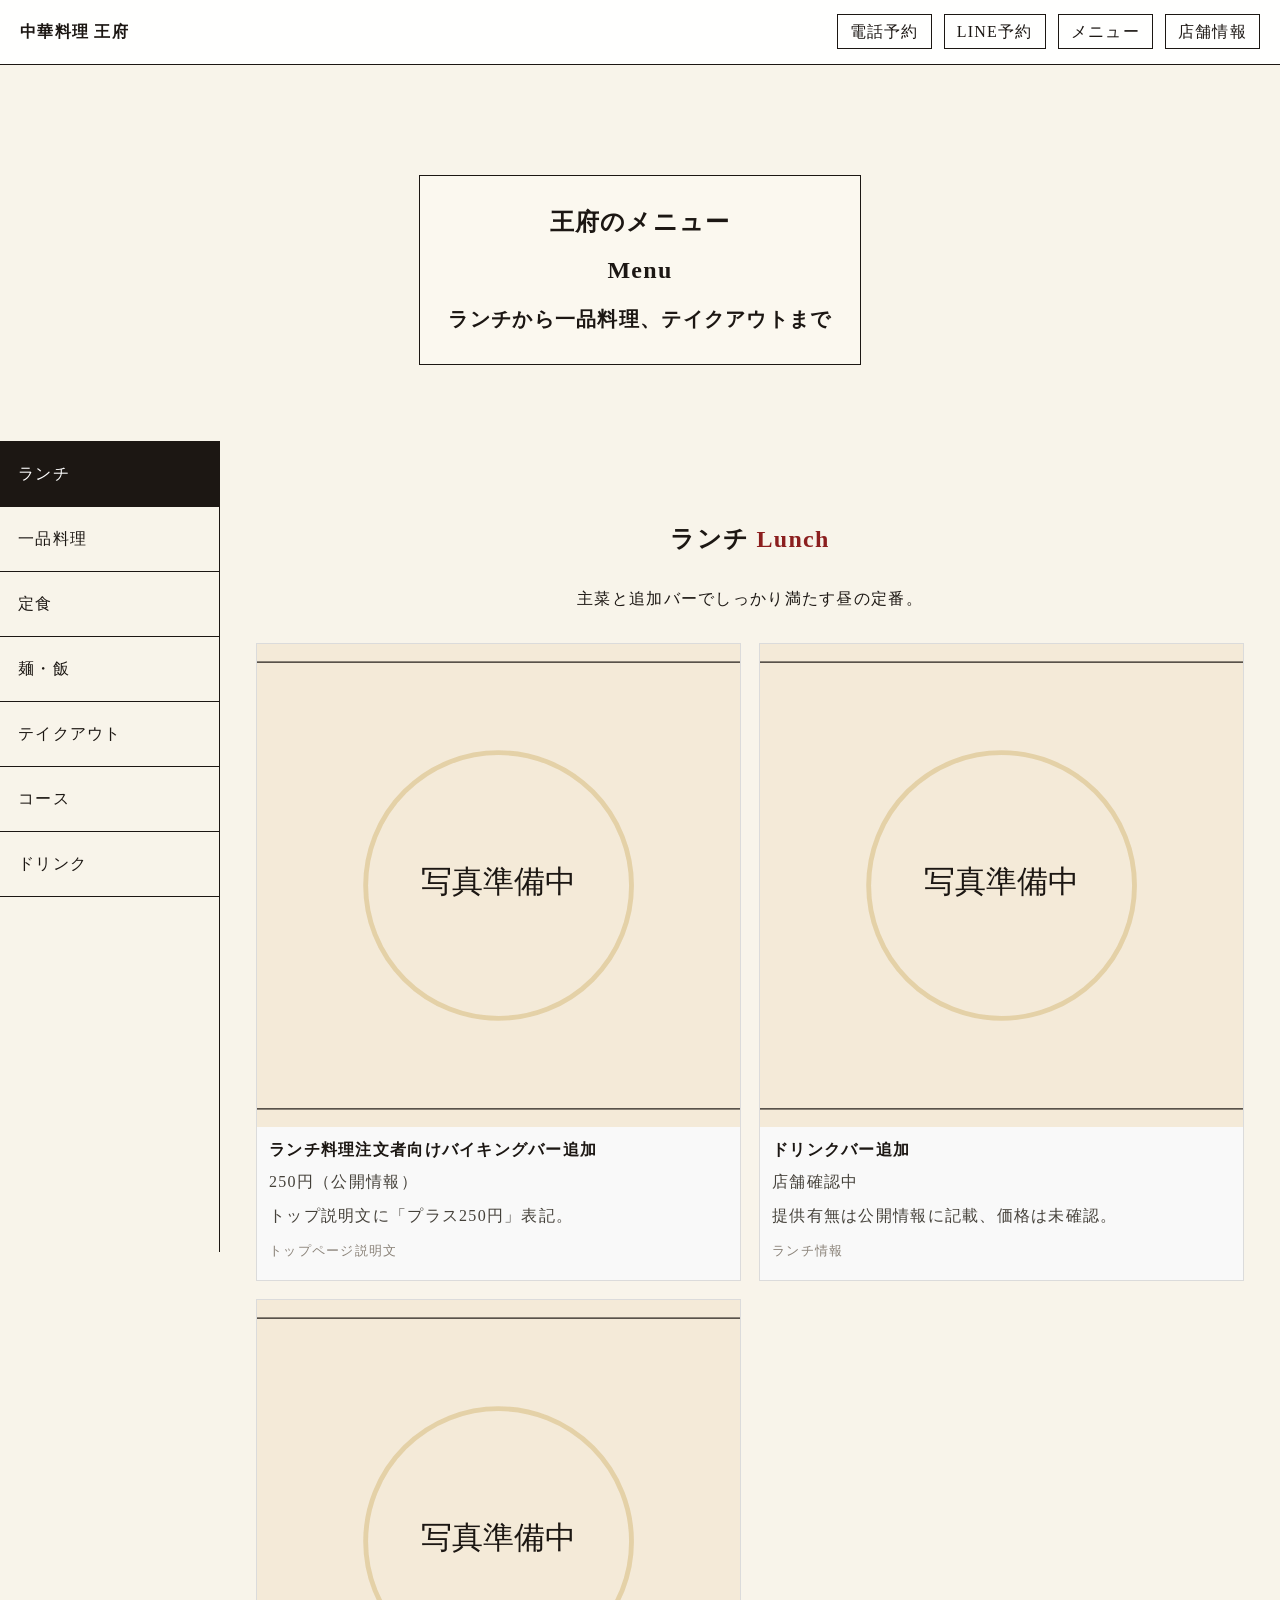
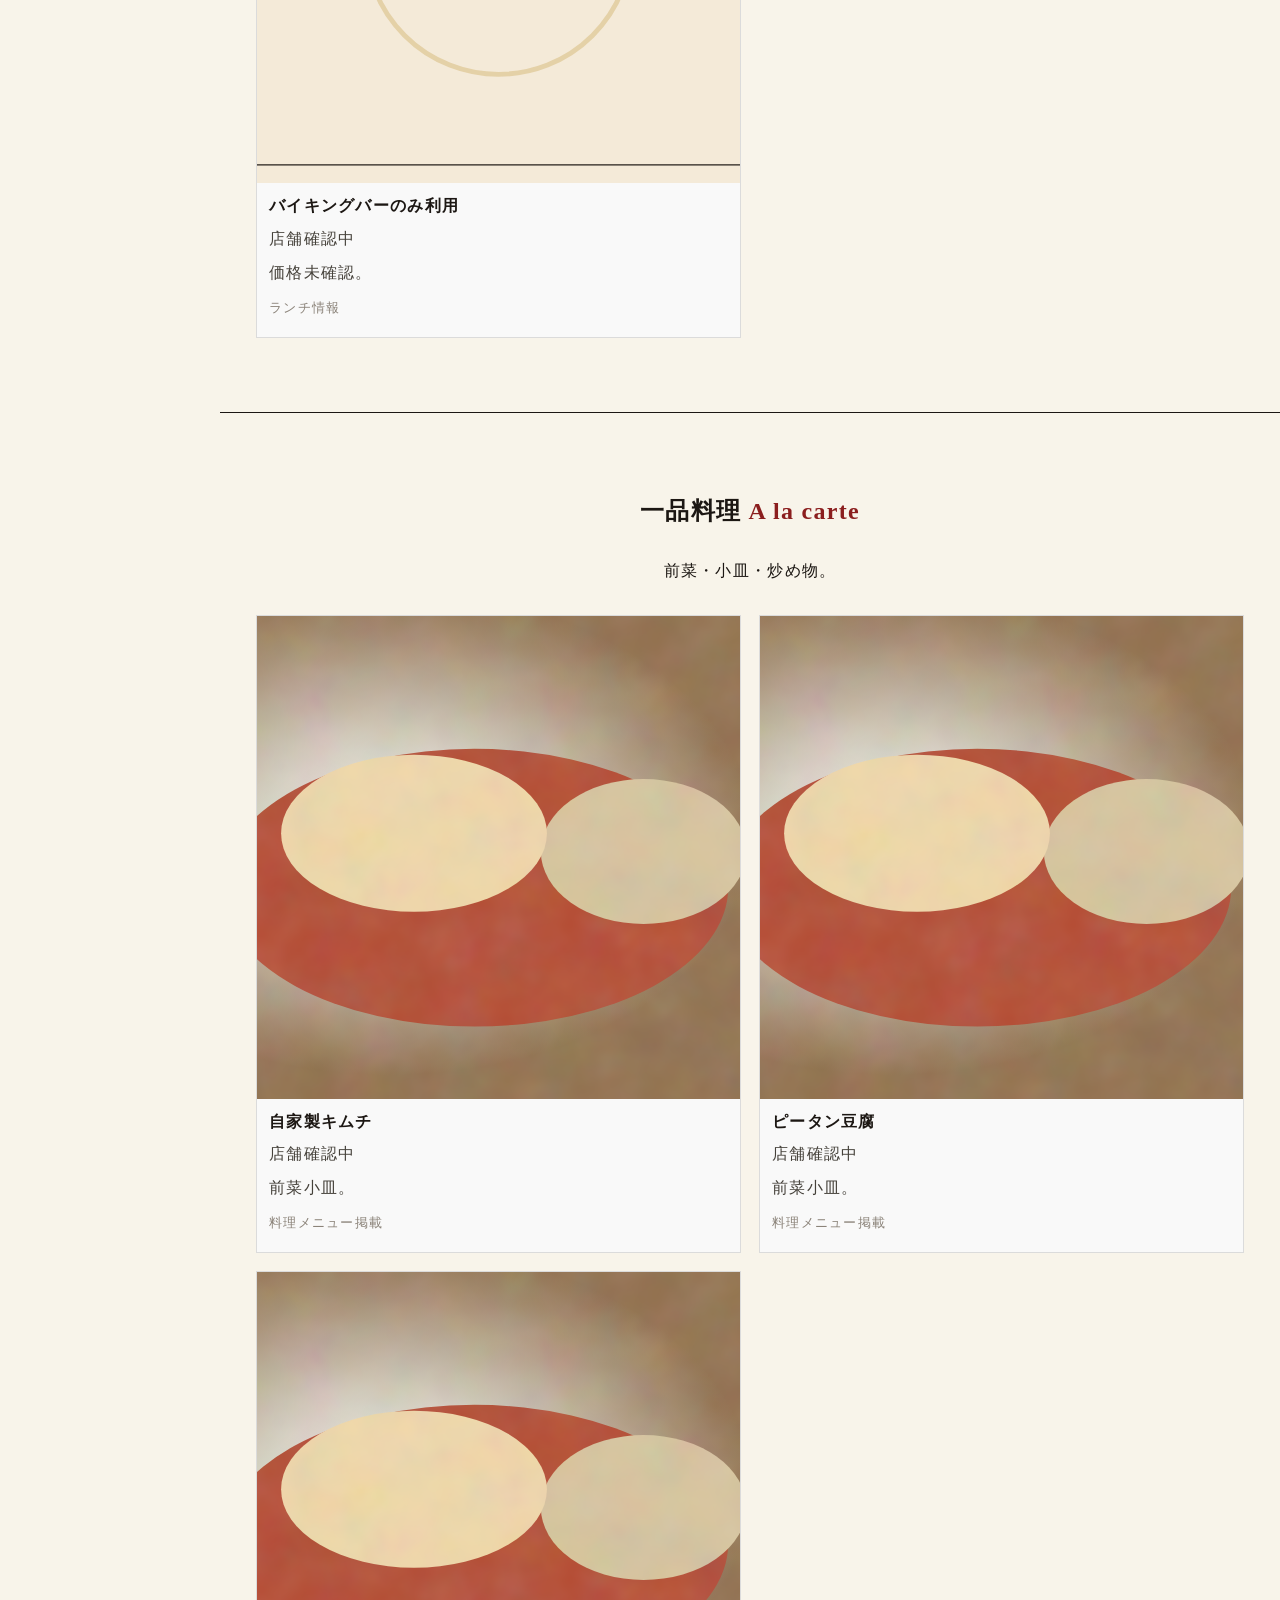
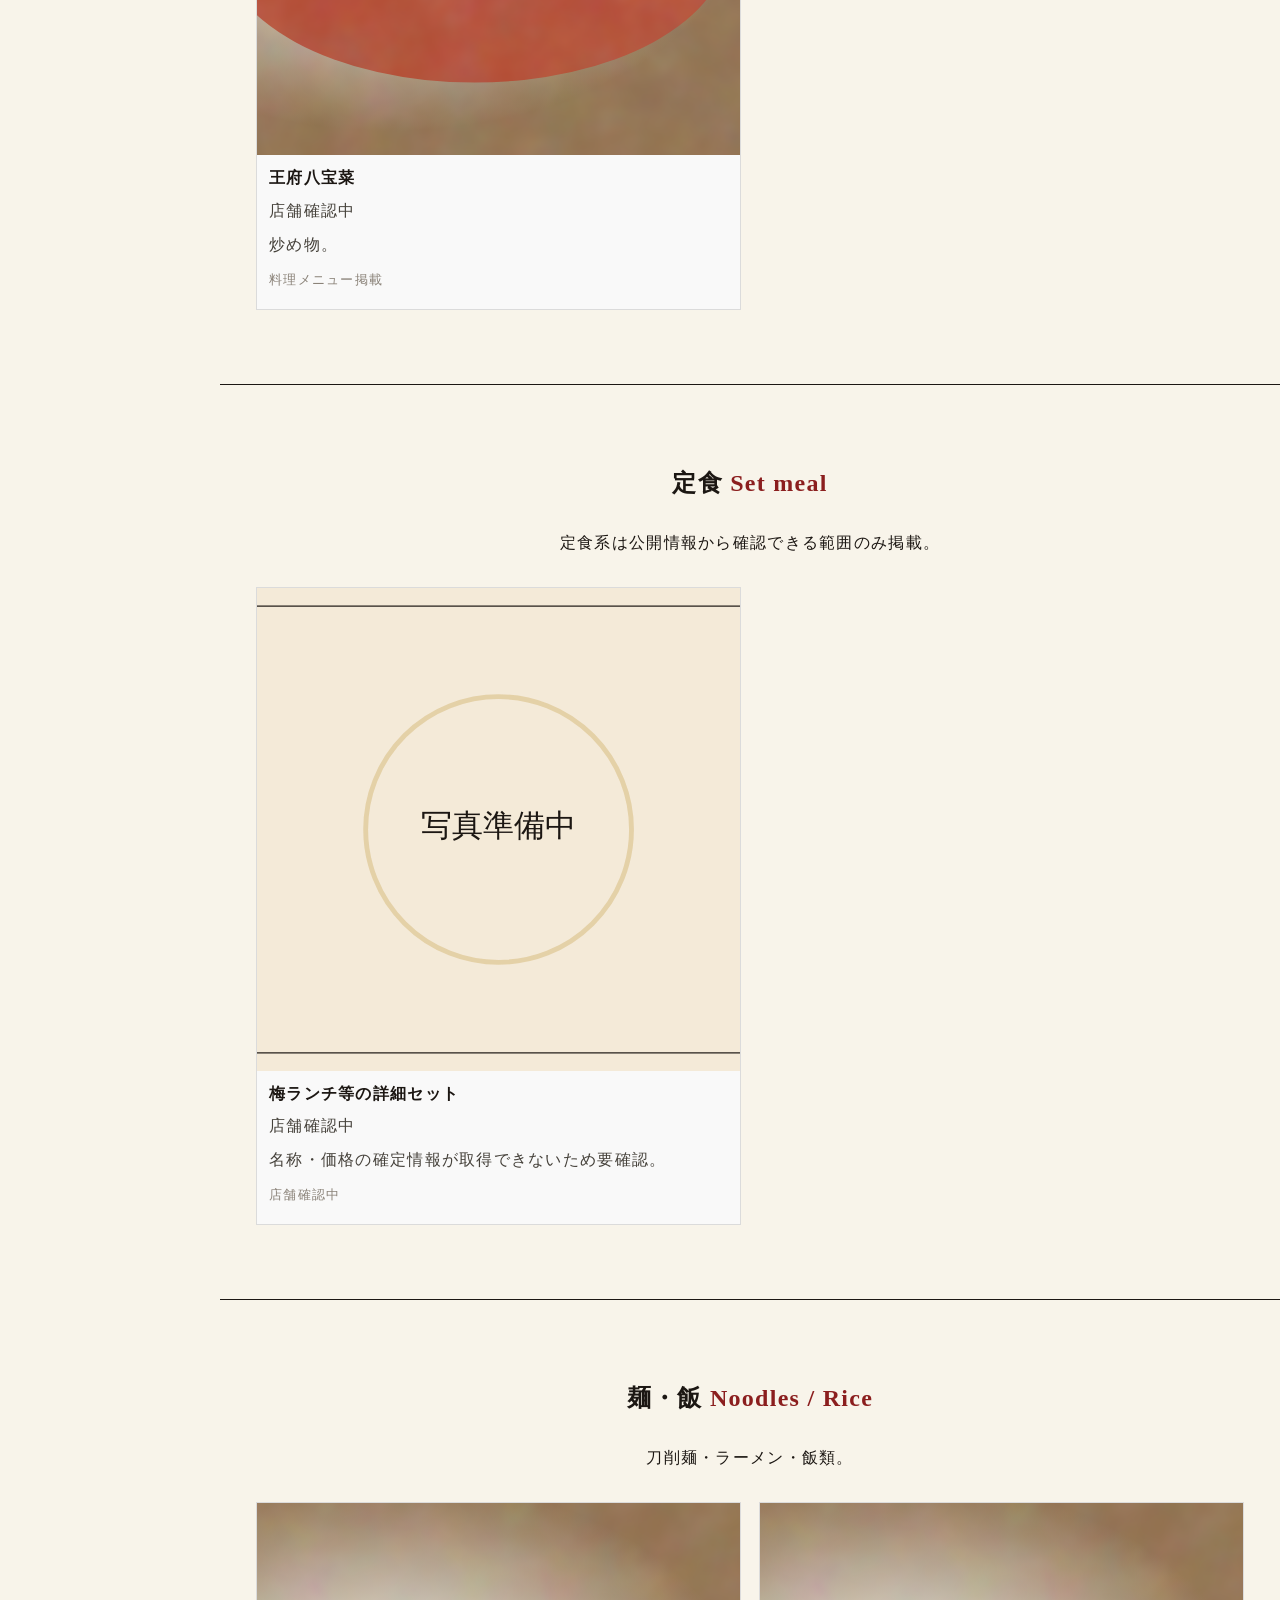
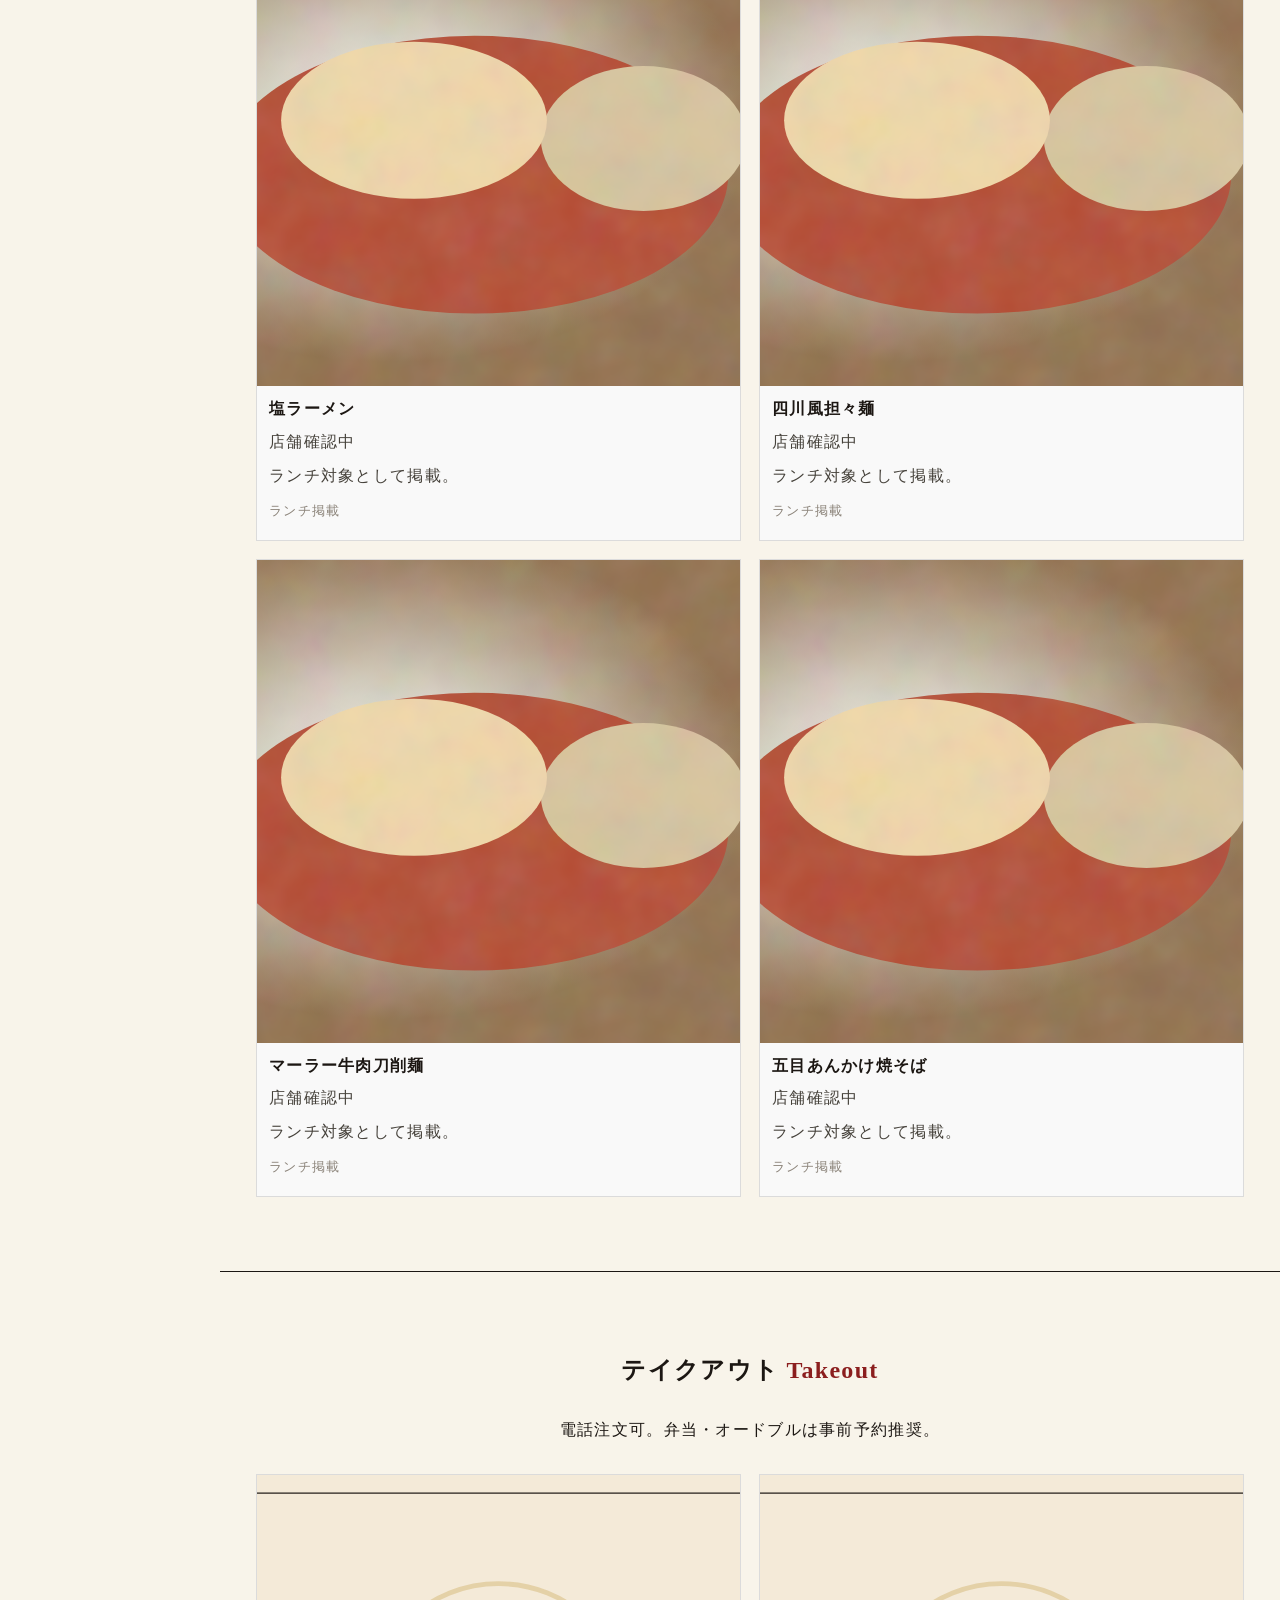
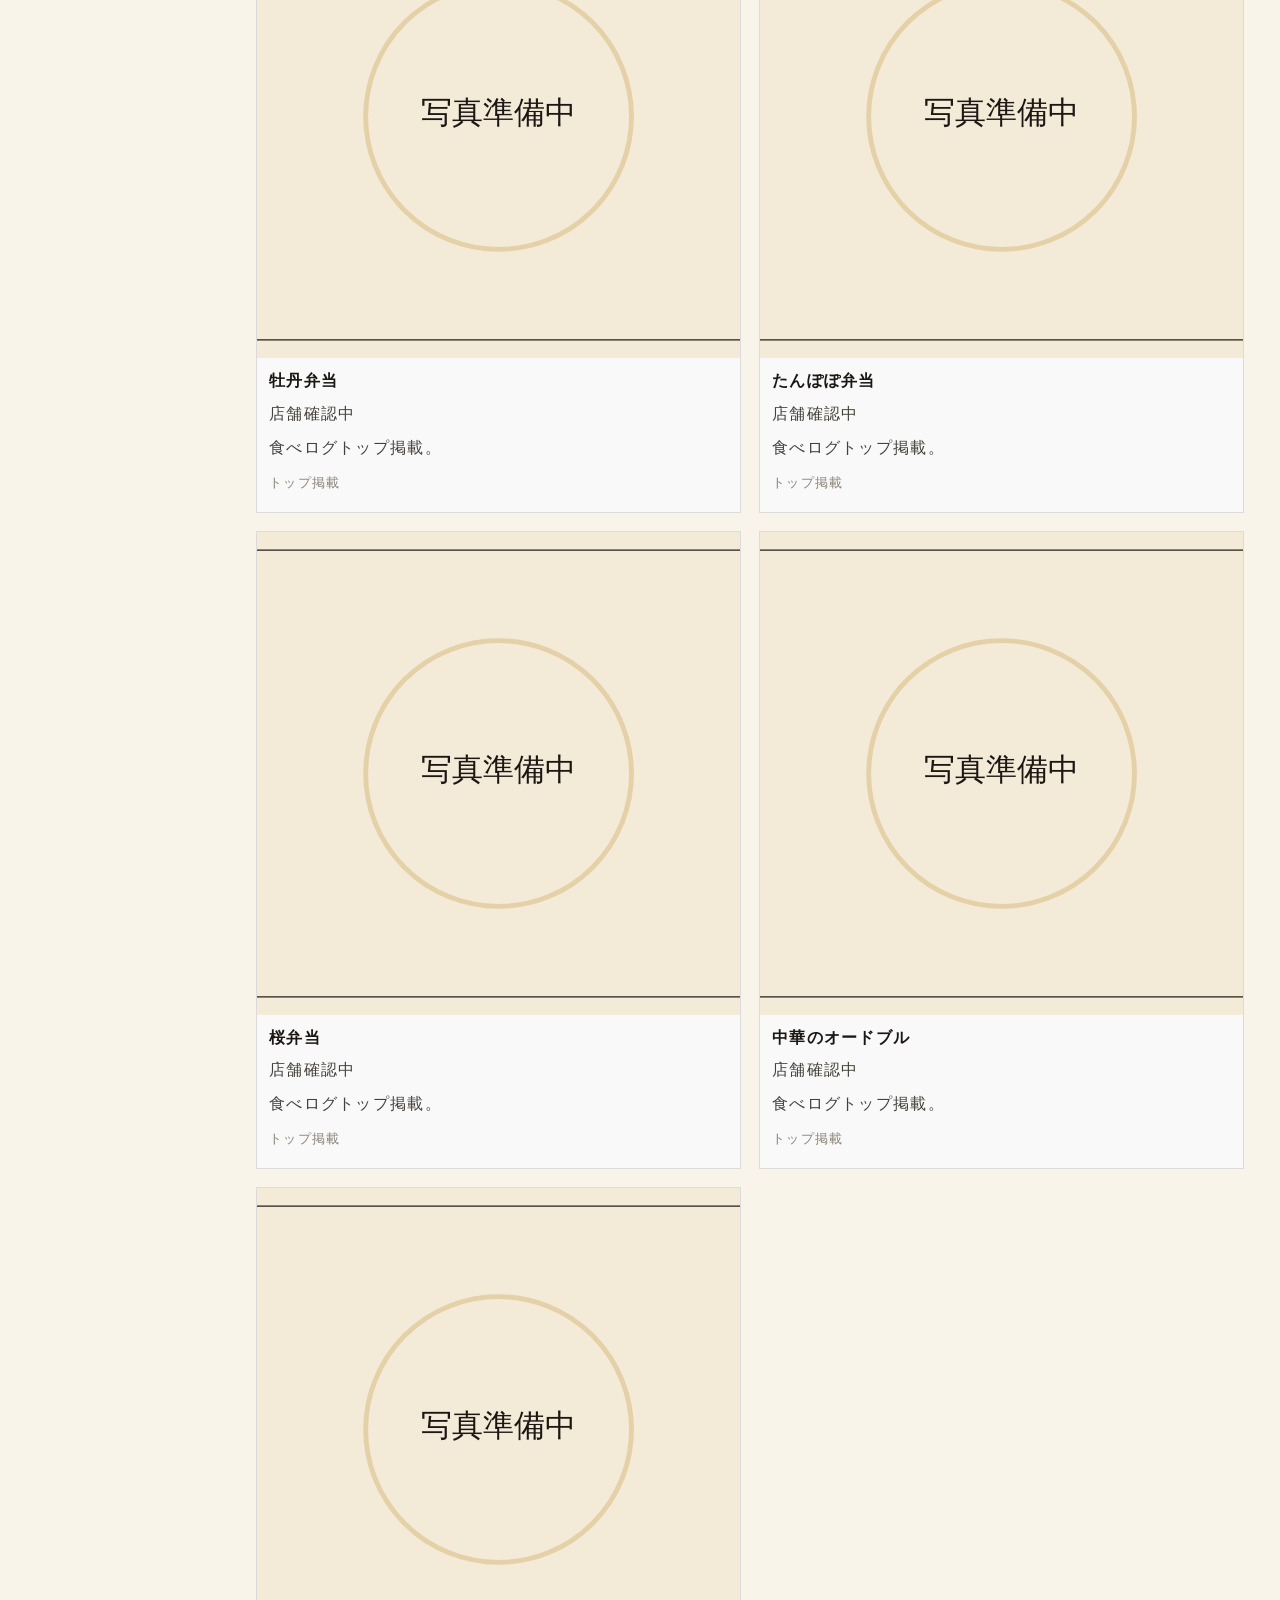
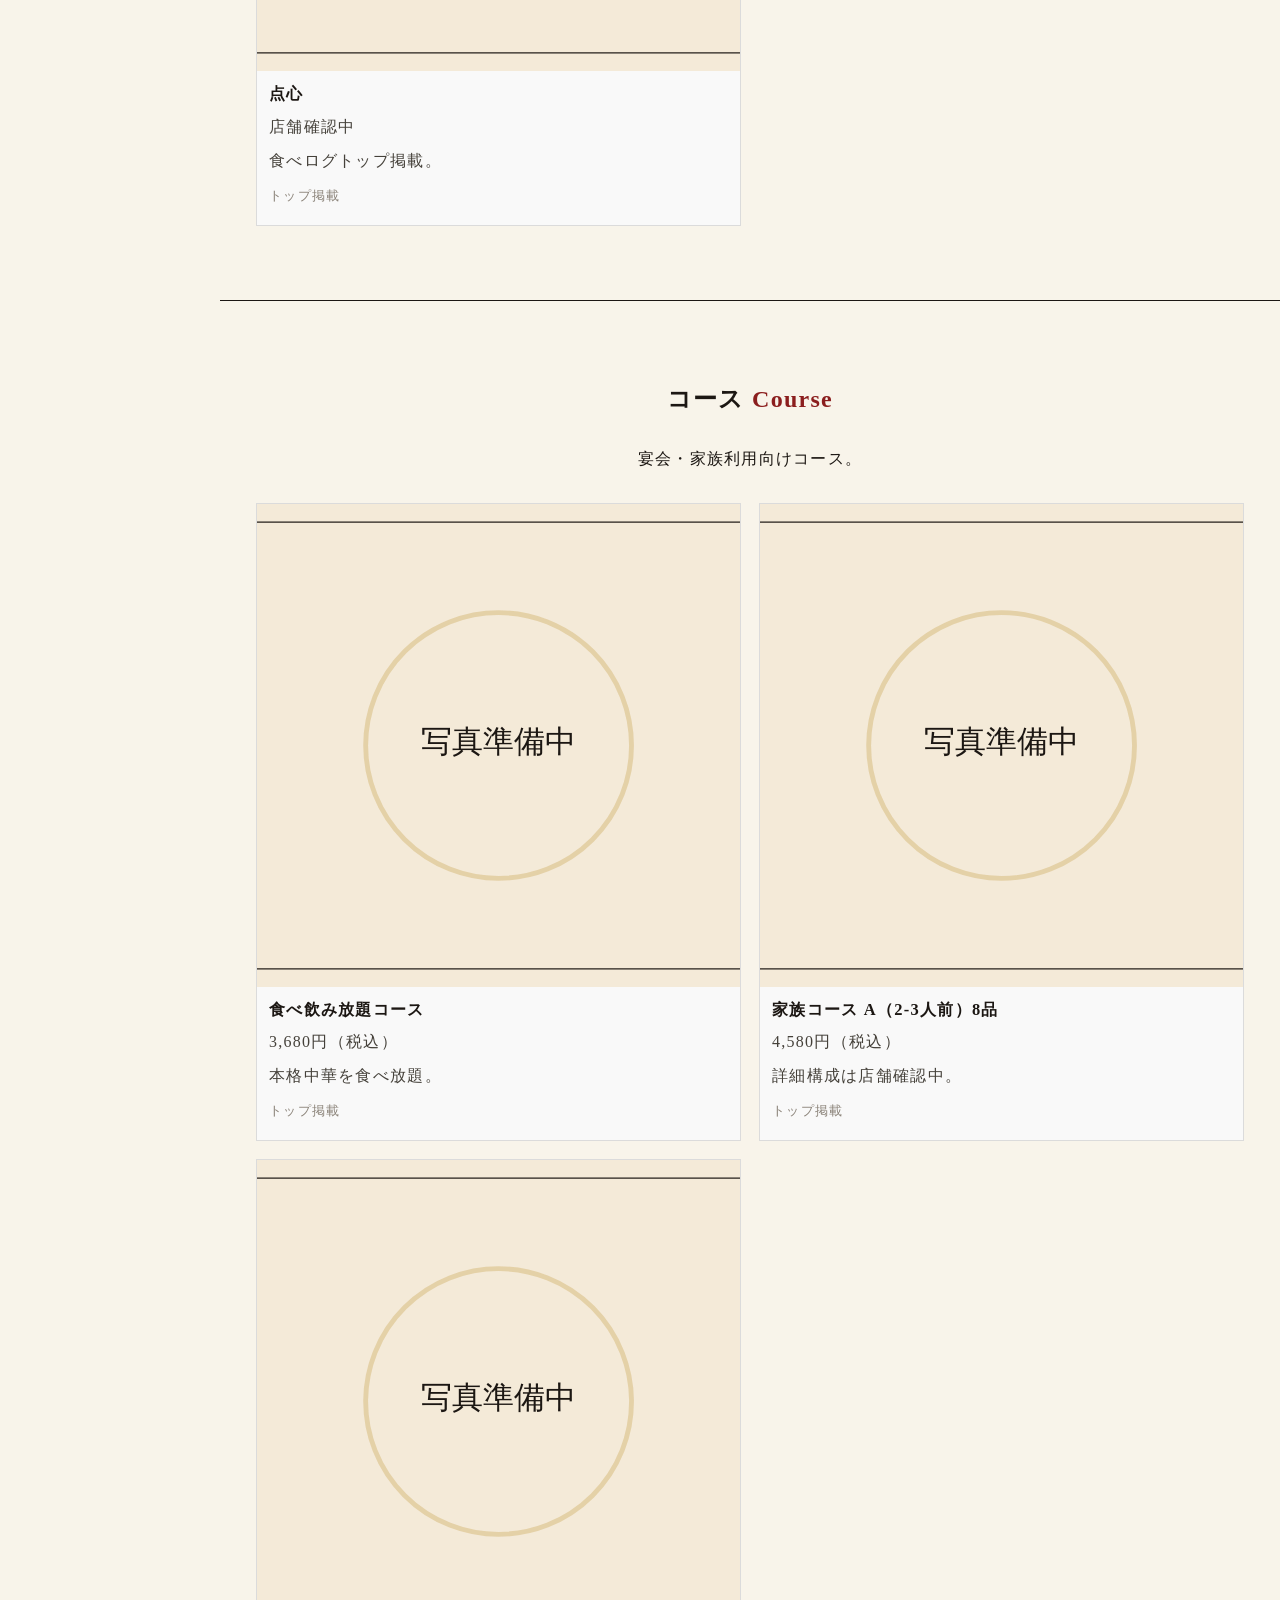
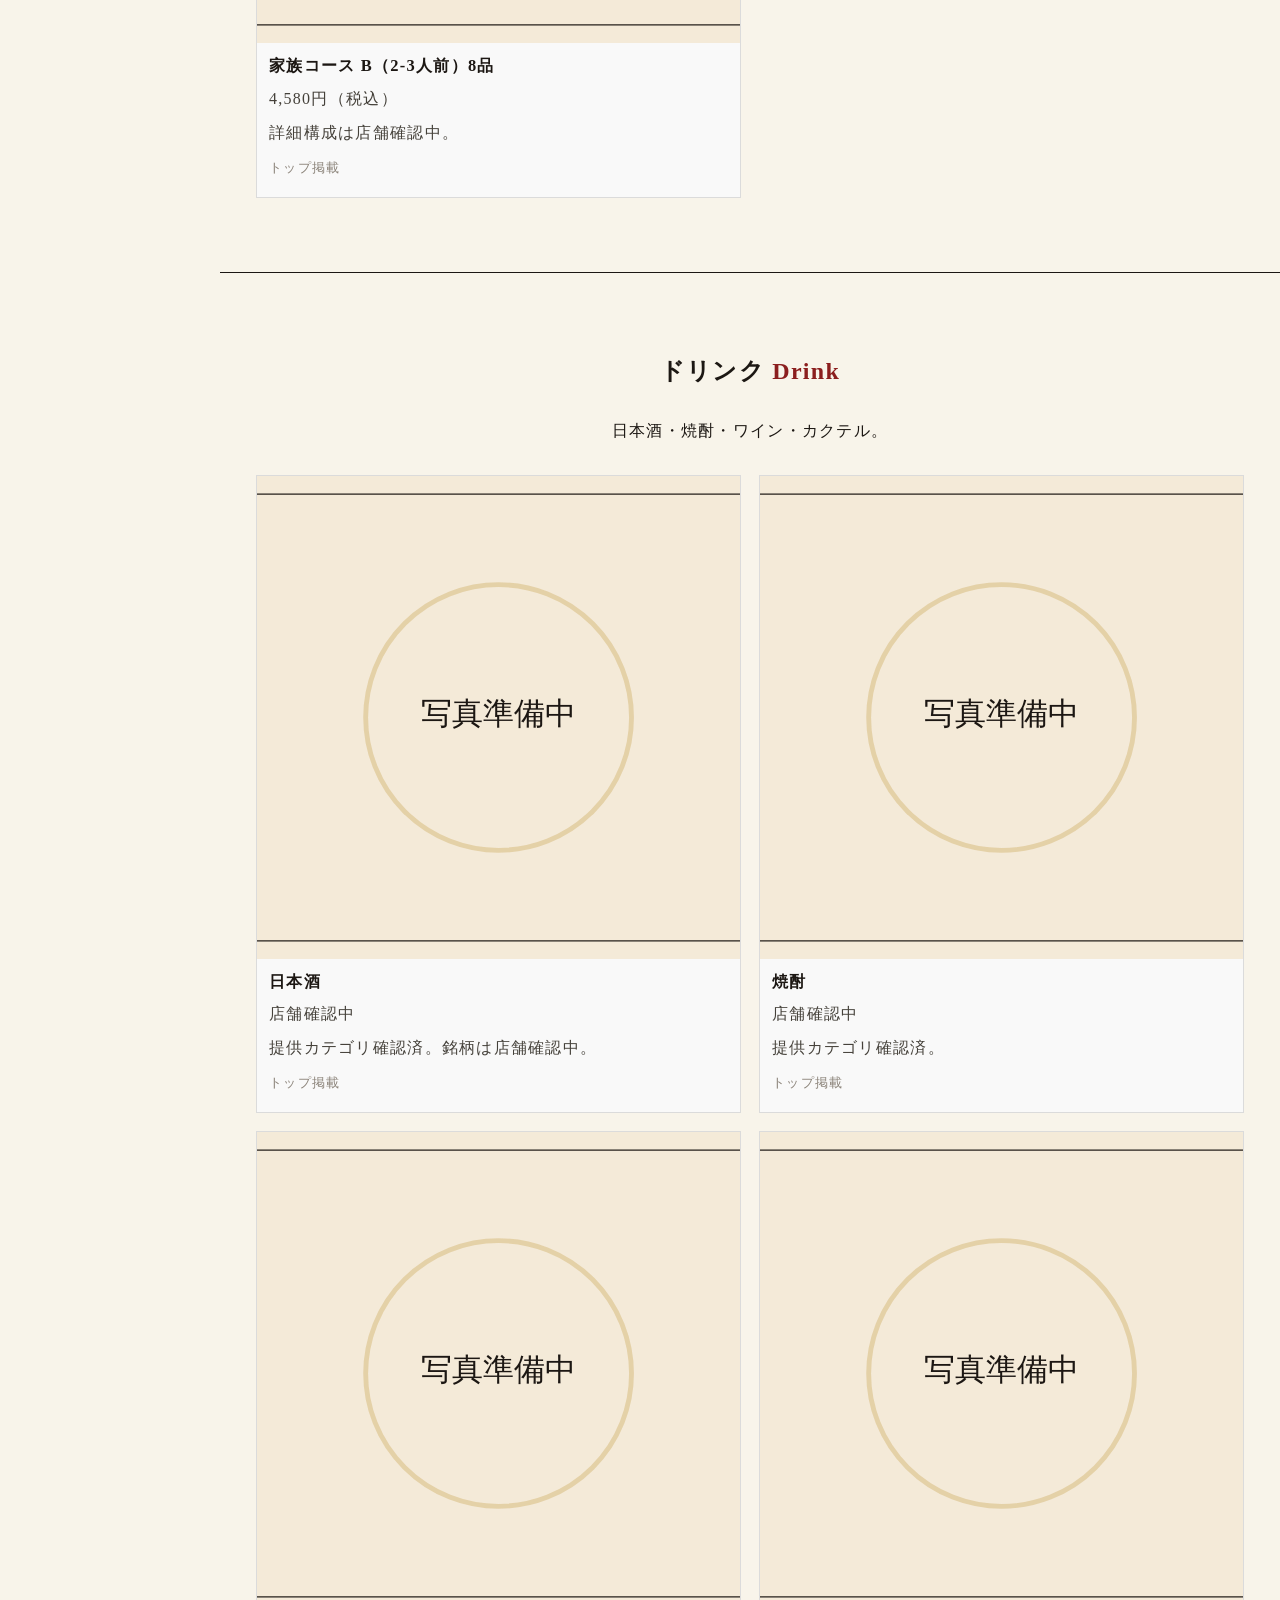
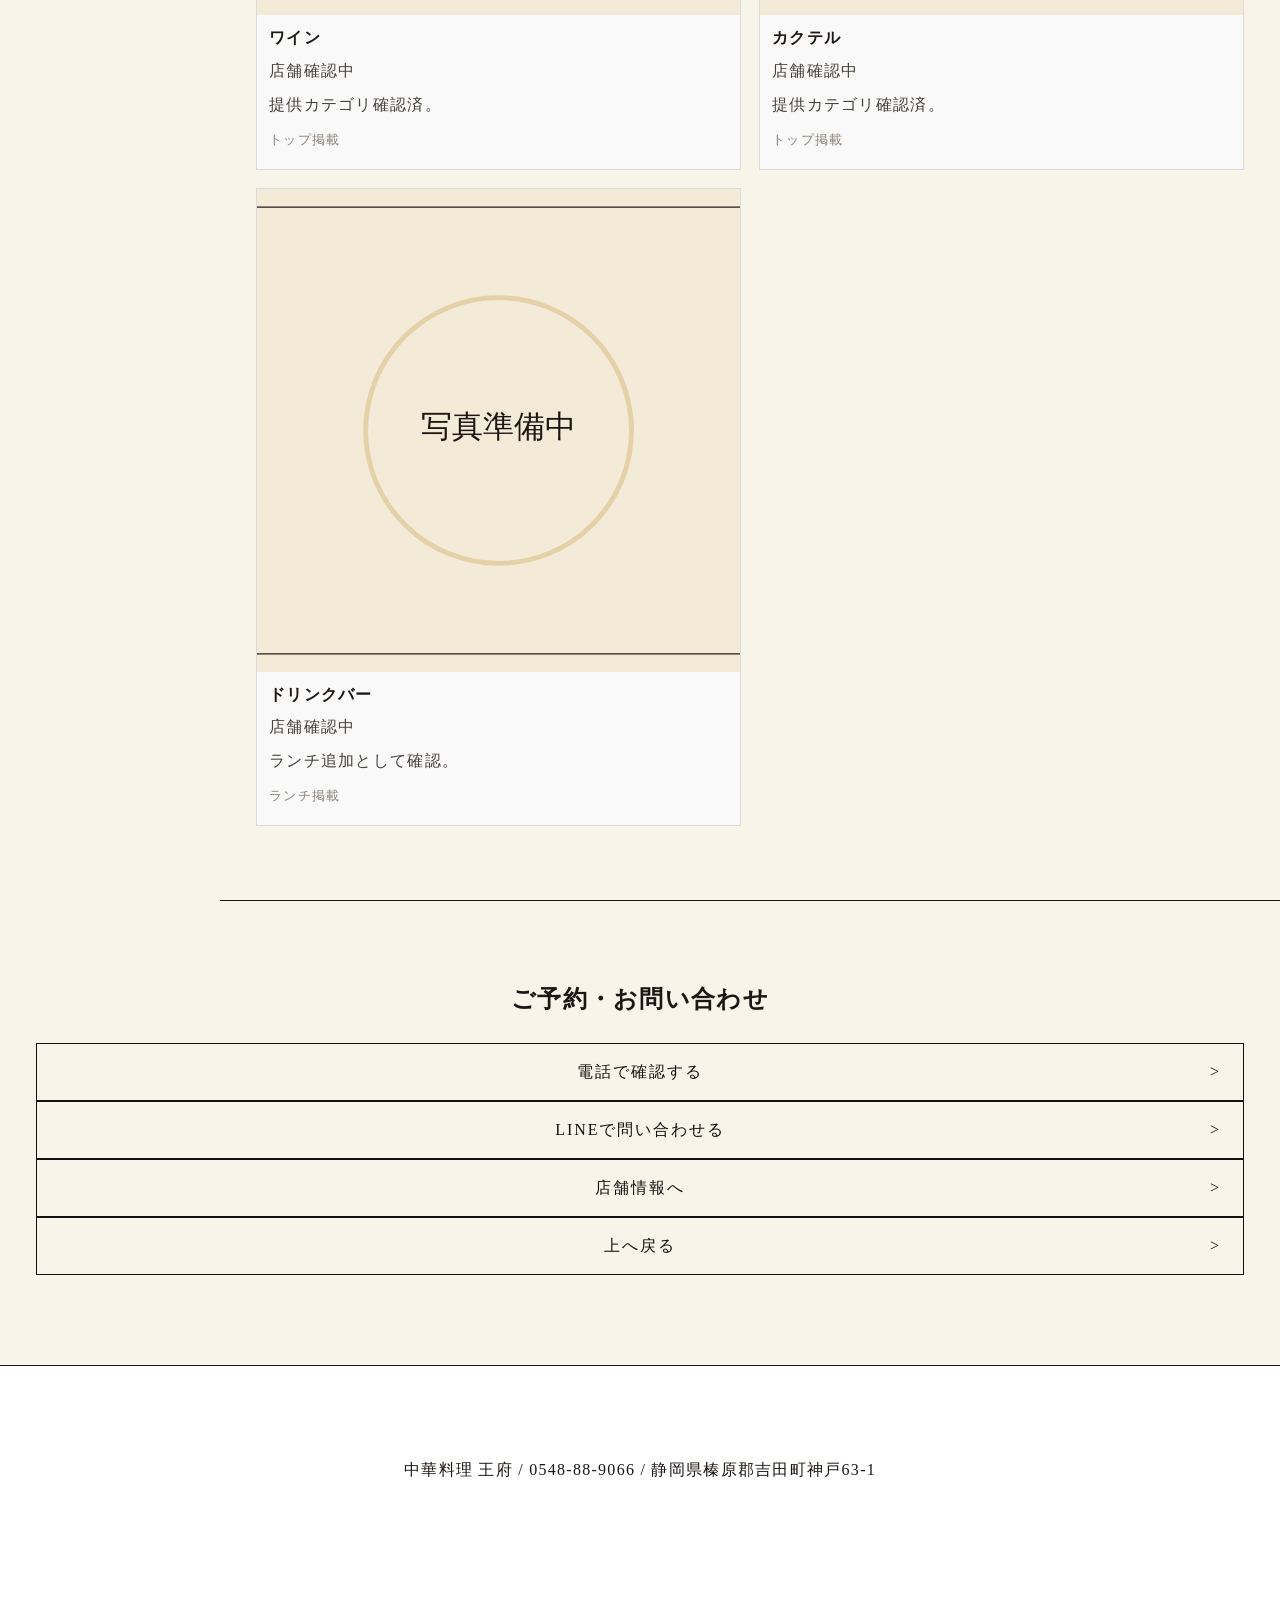
==== commit 884a1361: "Redesign menu page with left vertical category navigation" ====
--- a/menus-yoshida.html
+++ b/menus-yoshida.html
@@ -1,13 +1,13 @@
-<!doctype html><html lang='ja'><head><meta charset='UTF-8'><meta name='viewport' content='width=device-width,initial-scale=1'><title>中華料理 王府 メニュー｜吉田町の中華料理・刀削麺</title><meta name='description' content='静岡県榛原郡吉田町の中華料理 王府のメニュー案内。ランチ、一品料理、刀削麺、テイクアウト、コース、ドリンクをご確認いただけます。'><link rel='canonical' href='./menus-yoshida.html'><link rel='stylesheet' href='./styles.css'><style>body{background:#f8f4ea;color:#1c1713}.ym-header{position:sticky;top:0;background:rgba(255,255,255,.95);border-bottom:1px solid #1c1713;padding:16px 20px;z-index:99}.ymh{display:flex;justify-content:space-between;align-items:center}.ym-nav a{margin-left:12px;border:1px solid #1c1713;padding:8px 12px}.hero2{padding:90px 20px;text-align:center;position:relative}.hero2:before{content:'Menu';position:absolute;inset:0;display:flex;align-items:center;justify-content:center;font:120px Georgia;color:rgba(199,162,74,.10)}.hero2 h1{position:relative;display:inline-block;border:1px solid #1c1713;padding:22px 28px;background:#fbf8ef}.tabs{position:sticky;top:71px;background:#f8f4ea;border-bottom:1px solid #1c1713;display:flex;overflow:auto}.tabs a{white-space:nowrap;padding:12px 14px;border-right:1px solid #1c1713}.tabs a.active{background:#1c1713;color:#fff}.section{padding:88px 20px;border-bottom:1px solid #1c1713}.sec-title{text-align:center}.lead{max-width:850px;margin:0 auto 28px;text-align:center}.items{display:grid;grid-template-columns:1fr;gap:16px}.item{background:#fff;border:1px solid #1c1713;padding:14px}.ph{width:100%;aspect-ratio:16/9;border:1px solid #1c1713;background:#f4ead8;display:flex;align-items:center;justify-content:center}.fixed-cta{position:fixed;bottom:12px;left:12px;right:12px;display:flex;gap:8px}.fixed-cta a{flex:1;background:#fff;border:1px solid #1c1713;padding:11px;text-align:center}@media(min-width:900px){.items{grid-template-columns:repeat(2,1fr)}.fixed-cta{display:none}}</style></head><body>
+<!doctype html><html lang='ja'><head><meta charset='UTF-8'><meta name='viewport' content='width=device-width,initial-scale=1'><title>中華料理 王府 メニュー｜吉田町の中華料理・刀削麺</title><meta name='description' content='静岡県榛原郡吉田町の中華料理 王府のメニュー案内。ランチ、一品料理、刀削麺、テイクアウト、コース、ドリンクをご確認いただけます。'><link rel='canonical' href='./menus-yoshida.html'><link rel='stylesheet' href='./styles.css'><style>body{background:#f8f4ea;color:#1c1713}.ym-header{position:sticky;top:0;background:rgba(255,255,255,.95);border-bottom:1px solid #1c1713;padding:16px 20px;z-index:99}.ymh{display:flex;justify-content:space-between;align-items:center}.ym-nav a{margin-left:12px;border:1px solid #1c1713;padding:8px 12px}.hero2{padding:90px 20px 56px;text-align:center;position:relative}.hero2:before{content:'Menu';position:absolute;inset:0;display:flex;align-items:center;justify-content:center;font:120px Georgia;color:rgba(199,162,74,.10)}.hero2 h1{position:relative;display:inline-block;border:1px solid #1c1713;padding:22px 28px;background:#fbf8ef}.menu-layout{display:grid;grid-template-columns:1fr;gap:0;align-items:start}.tabs{position:sticky;top:71px;background:#f8f4ea;border-top:1px solid #1c1713;border-bottom:1px solid #1c1713;display:flex;overflow:auto;z-index:80}.tabs a{white-space:nowrap;padding:14px 16px;border-right:1px solid #1c1713;min-width:120px;text-align:center;background:#f8f4ea}.tabs a.active{background:#1c1713;color:#fff}.section{padding:72px 22px;border-bottom:1px solid #1c1713}.sec-title{text-align:center;margin-top:0}.lead{max-width:850px;margin:0 auto 28px;text-align:center}.items{display:grid;grid-template-columns:repeat(2,minmax(0,1fr));gap:14px}.item{background:#f9f9f9;border:1px solid #dbdbdb;padding:0;overflow:hidden}.item img,.ph{width:100%;aspect-ratio:1/1;object-fit:cover;display:block}.ph{border-bottom:1px solid #ddd;background:#f4ead8;display:flex;align-items:center;justify-content:center}.item-copy{padding:10px 12px 14px}.item h3{font-size:1.03rem;line-height:1.55;margin:0 0 4px}.item p{margin:0 0 2px;color:#45413a}.item small{color:#8a8278}.fixed-cta{position:fixed;bottom:12px;left:12px;right:12px;display:flex;gap:8px}.fixed-cta a{flex:1;background:#fff;border:1px solid #1c1713;padding:11px;text-align:center}@media(min-width:900px){.menu-layout{grid-template-columns:220px minmax(0,1fr)}.tabs{top:89px;display:block;border-bottom:none;border-right:1px solid #1c1713;height:calc(100vh - 89px);overflow:auto}.tabs a{display:block;border-right:none;border-bottom:1px solid #1c1713;text-align:left;padding:16px 18px;min-width:0}.section{padding:74px 36px}.items{grid-template-columns:repeat(2,minmax(0,1fr));gap:18px}.fixed-cta{display:none}}</style></head><body>
 <header class='ym-header'><div class='ymh'><strong>中華料理 王府</strong><nav class='ym-nav'><a href='tel:0548889066'>電話予約</a><a href='#'>LINE予約</a><a href='./menus-yoshida.html'>メニュー</a><a href='./index.html#access'>店舗情報</a></nav></div></header>
 <section class='hero2'><h1>王府のメニュー<br>Menu<br><small>ランチから一品料理、テイクアウトまで</small></h1></section>
-<nav class='tabs' id='tabs'></nav><main id='menu-root'></main>
+<div class='menu-layout'><nav class='tabs' id='tabs'></nav><main id='menu-root'></main></div>
 <section class='section'><h2 class='sec-title'>ご予約・お問い合わせ</h2><p style='text-align:center'><a class='button-outline' href='tel:0548889066'>電話で確認する</a> <a class='button-outline' href='#'>LINEで問い合わせる</a> <a class='button-outline' href='./index.html#access'>店舗情報へ</a> <a class='button-outline' href='#top'>上へ戻る</a></p></section>
 <footer class='footer'><p>中華料理 王府 / 0548-88-9066 / 静岡県榛原郡吉田町神戸63-1</p></footer>
 <div class='fixed-cta'><a href='tel:0548889066'>電話</a><a href='#'>LINE</a></div>
 <script src='./menu-data.js'></script><script>
 const root=document.getElementById('menu-root'),tabs=document.getElementById('tabs');
-MENU_YOSHIDA.categories.filter(c=>c.id!=='popular').forEach(c=>{const t=document.createElement('a');t.href='#'+c.id;t.textContent=c.labelJa;tabs.appendChild(t);const s=document.createElement('section');s.className='section';s.id=c.id;s.innerHTML=`<h2 class='sec-title'>${c.labelJa} <span style='font-family:Georgia;color:#8b1e1e'>${c.labelEn}</span></h2><p class='lead'>${c.lead}</p><div class='ph'>${c.labelJa}｜写真準備中</div><div class='items'>${c.items.map(i=>`<article class='item'><img src='${i.image}' alt='${i.name}' onerror="this.style.display='none';this.nextElementSibling.style.display='flex'"><div class='ph' style='display:none'>写真準備中</div><h3>${i.name}</h3><p>${i.price}</p><p>${i.description}</p><small>${i.sourceNote}</small></article>`).join('')}</div>`;root.appendChild(s)});
+MENU_YOSHIDA.categories.filter(c=>c.id!=='popular').forEach(c=>{const t=document.createElement('a');t.href='#'+c.id;t.textContent=c.labelJa;tabs.appendChild(t);const s=document.createElement('section');s.className='section';s.id=c.id;s.innerHTML=`<h2 class='sec-title'>${c.labelJa} <span style='font-family:Georgia;color:#8b1e1e'>${c.labelEn}</span></h2><p class='lead'>${c.lead}</p><div class='items'>${c.items.map(i=>`<article class='item'><img src='${i.image}' alt='${i.name}' onerror="this.style.display='none';this.nextElementSibling.style.display='flex'"><div class='ph' style='display:none'>写真準備中</div><div class='item-copy'><h3>${i.name}</h3><p>${i.price}</p><p>${i.description}</p><small>${i.sourceNote}</small></div></article>`).join('')}</div>`;root.appendChild(s)});
 const links=[...tabs.querySelectorAll('a')];const io=new IntersectionObserver((es)=>{es.forEach(e=>{if(e.isIntersecting){links.forEach(l=>l.classList.toggle('active',l.getAttribute('href')==='#'+e.target.id));}})},{rootMargin:'-40% 0px -50% 0px'});document.querySelectorAll('main .section').forEach(s=>io.observe(s));
 </script>
 <script type='application/ld+json'>{"@context":"https://schema.org","@type":"Restaurant","name":"中華料理 王府","telephone":"0548-88-9066","address":"静岡県榛原郡吉田町神戸63-1","menu":"./menus-yoshida.html"}</script>
